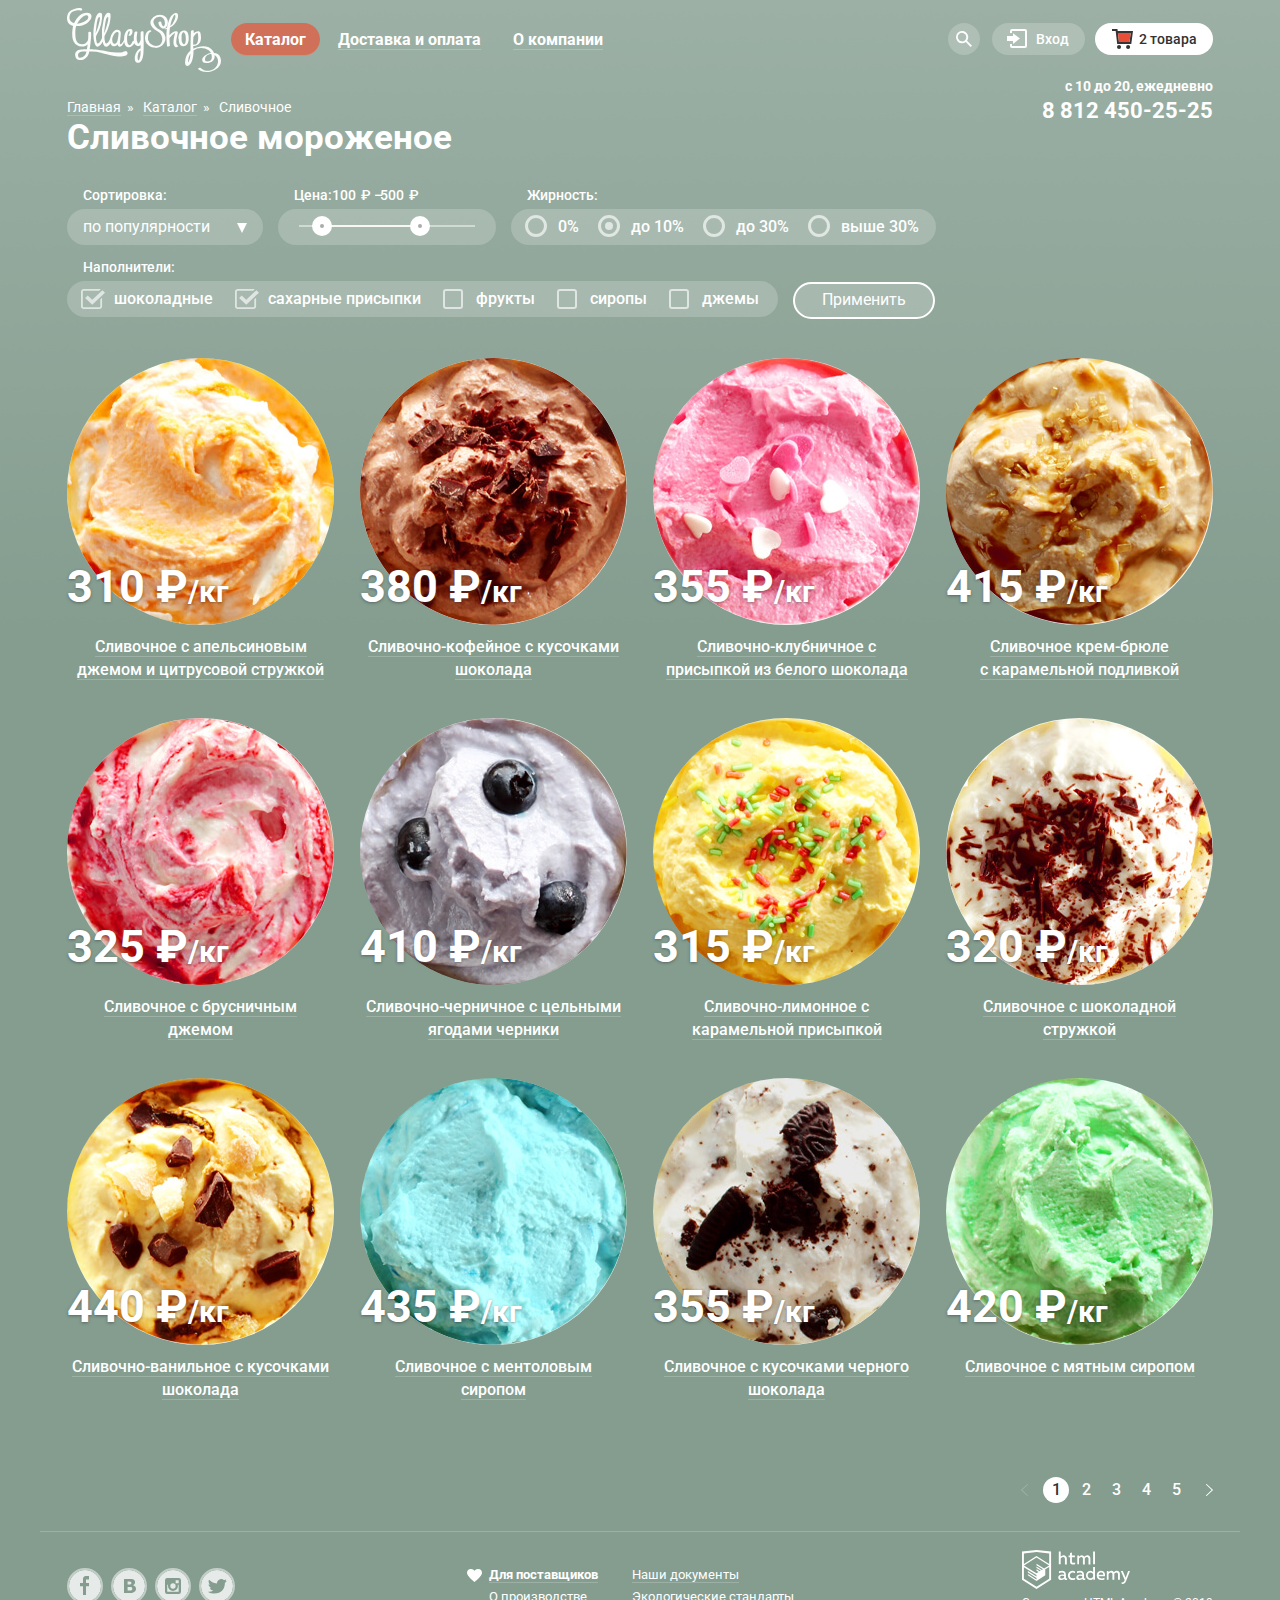
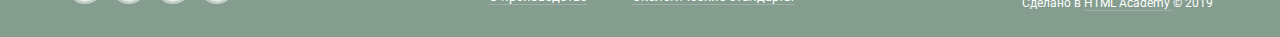
==== catalog.html @ d6affbb7 "catalog" ====
<!DOCTYPE html>
<html class="page" lang="ru">
  <head>
    <meta charset="utf-8">
    <title>HTML Academy:Каталог Глейси</title>
    <link href="https://fonts.googleapis.com/css2?family=Roboto:wght@400;500;700&display=swap" rel="stylesheet">
    <link rel="stylesheet" href="css/normalize.css">
    <link rel="stylesheet" href="css/style.css">
  </head>
  <body class="page-body">
    <div class="site-wrapper site-wrapper-catalog">
      <header class="main-header">
        <div class="header-container">
          <nav class="main-nav">
            <a class="logo" href="index.html">
              <img src="img/logo.svg" width="154" height="64" alt="Лого Глайси Шоп">
            </a>
            <ul class="nav-list">
              <li class="nav-item nav-catalog">
                <a class="nav-button nav-catalog-link catalog-link-current" href="#">Каталог</a>
                <ul class="submenu-list">
                  <li class="submenu-item">
                    <a class="submenu-link" href="#"><b>Новинки</b></a>
                  </li>
                  <li class="submenu-item">
                    <a class="submenu-link submenu-link-current" href="#">Сливочное</a>
                  </li>
                  <li class="submenu-item">
                    <a class="submenu-link" href="#">Щербеты</a>
                  </li>
                  <li class="submenu-item">
                    <a class="submenu-link" href="#">Фруктовый лед</a>
                  </li>
                  <li class="submenu-item">
                    <a class="submenu-link" href="#">Мелорин</a>
                  </li>
                </ul>
              </li>
              <li class="nav-item">
                <a class="nav-button" href="#">Доставка и оплата</a>
              </li>
              <li class="nav-item">
                <a class="nav-button" href="#">О компании</a>
              </li>
            </ul>
            <ul class="tool-list">
              <li class="tool-item search-tool">
                <a class="tool-button button-search" href="#"><svg class="icon icon-search" width="16" height="16" fill="none" xmlns="http://www.w3.org/2000/svg"><path d="M16 14.665l-4.921-4.932a6.144 6.144 0 00-.994-8.273 6.113 6.113 0 00-8.307.352 6.141 6.141 0 00-.293 8.328 6.11 6.11 0 008.262.937L14.659 16 16 14.665zm-9.918-4.288a4.245 4.245 0 01-3.928-2.63 4.269 4.269 0 01.922-4.643 4.248 4.248 0 014.632-.923 4.253 4.253 0 012.624 3.936 4.274 4.274 0 01-1.247 3.01 4.256 4.256 0 01-3.003 1.25z" fill="#fff"/></svg></a>
                <div class="search-tooltip">
                  <form action="https://echo.htmlacademy.ru/">
                    <input class="input input-search" type="search" name="search" placeholder="Крем-брюле">
                  </form>
                </div>
              </li>
              <li class="tool-item login-tool">
                <a class="tool-button button-login" href="#"><svg class="icon icon-login" width="20" height="19" fill="none" xmlns="http://www.w3.org/2000/svg"><path d="M6.04 14.88l6.92-5.38-6.92-5.37v2.91H0v4.92h6.04v2.92z" fill="#fff"/><path d="M18 0H5a2 2 0 00-2 2v2h2V2h13v15H5v-2H3v2a2 2 0 002 2h13a2 2 0 002-2V2a2 2 0 00-2-2z" fill="#fff"/></svg>Вход</a>
                <div class="login-tooltip">
                  <form action="https://echo.htmlacademy.ru/">
                    <div class="login-block user-mail">
                      <input class="input input-login" type="email" name="email" placeholder="email@example.com">
                    </div>
                    <div class="login-block password">
                      <input class="input input-login" type="password" name="password" placeholder="......">
                    </div>
                    <div class="login-button-wrapper">
                      <button type="submit" class="button login-button">Войти</button>
                      <ul class="support-list">
                        <li class="support-item">
                          <a class="support-link" href="#">Забыли пароль?</a>
                        </li>
                        <li class="support-item">
                          <a class="support-link" href="#">Новая регистрация</a>
                        </li>
                      </ul>
                    </div>
                  </form>
                </div>
              </li>
              <li class="tool-item cart-tool">
                <a class="tool-button button-cart cart-with-item" href="#"><svg class="icon icon-cart" width="21" height="20" fill="none" xmlns="http://www.w3.org/2000/svg"><path d="M7.034 20a2.008 2.008 0 002.015-2c0-1.105-.902-2-2.015-2a2.008 2.008 0 00-2.016 2c0 1.105.903 2 2.016 2zM16.103 20a2.008 2.008 0 002.015-2c0-1.105-.902-2-2.015-2a2.008 2.008 0 00-2.016 2c0 1.105.903 2 2.016 2zM5.703 2l-.241-2H0v2h3.668l1.511 13h14.108L21 2H5.703zm11.8 11H6.973L5.965 4h12.727l-1.189 9z" fill="#343434"/><path d="M5.935 4.03L6.973 13h10.53l1.19-8.97H5.934z" fill="#E84D37"/></svg>2 товара</a>
                <div class="cart-tooltip">
                  <div class="cart-product-wrapper">
                    <div class="button-container">
                      <button class="button-delete-product" type="button"></button>
                    </div>
                    <a href="#">
                      <img src="img/cart-product-1.jpg" width="33" height="33" alt="Товар в карзине-Пломбир с апельсиновым джемом">
                    </a>
                    <p class="cart-product-title">Пломбир с апельсиновым джемом</p>
                    <p class="cart-product-proportion">1,5 кг х <span>200 руб.</span></p>
                    <p class="cart-product-price">300 руб.</p>
                  </div>
                  <div class="cart-product-wrapper">
                    <div class="button-container">
                      <button class="button-delete-product" type="button"></button>
                    </div>
                    <a href="#">
                      <img src="img/cart-product-2.jpg" width="33" height="33" alt="Товар в карзине-Клубничный пломбир с присыпкой из белого шоколада">
                    </a>
                    <p class="cart-product-title">Клубничный пломбир с присыпкой из белого шоколада</p>
                    <p class="cart-product-proportion">1,5 кг х <span>300 руб.</span></p>
                    <p class="cart-product-price">450 руб.</p>
                  </div>
                  <p class="total-price">Итого: 750 руб.</p>
                  <a class="button order-button" href="#">Оформить заказ</a>
                </div>
              </li>
            </ul>
          </nav>
          <div class="info">
            <p>с 10 до 20, ежедневно</p>
            <a class="info-phone-number" href="tel:+78124502525">8 812 450-25-25</a>
          </div>
        </div>
      </header>
      <main>
        <div class="container">
          <ul class="breadcrumbs">
            <li>
              <a class="white-link" href="index.html">Главная</a>
            </li>
            <li>
              <a class="white-link" href="catalog.html">Каталог</a>
            </li>
            <li class="breadcrumbs-current">
              Сливочное
            </li>
          </ul>
          <h1 class="catalog-title">Сливочное мороженое</h1>
          <section class="filter">
            <h2 class="visually-hidden">Фильтр каталога</h2>
            <form class="filter-form" method="get" action="https://echo.htmlacademy.ru">
              <fieldset>
                <legend>Сортировка:</legend>
                <div class="sort-select-container">
                  <select class="sort-select" name="sort">
                    <option value="popular" selected>по популярности</option>
                    <option value="cheap ">сначала недорогие</option>
                    <option value="expensive">сначала дорогие</option>
                    <option value="fat">по жирности</option>
                  </select>
                </div>
              </fieldset>
              <fieldset>
                <legend class="price-legend">
                  Цена:
                  <label class="min-price">
                    <input class="input-min-price" type="text" name="min-price" value="100">
                    ₽
                  </label>
                  –
                  <label class="max-price">
                  <input class="input-max-price" type="text" name="max-price" value="500">
                    ₽
                  </label>
                </legend>
                <div class="range-filter">
                  <div class="range-controls">
                    <div class="scale">
                      <div class="bar"></div>
                    </div>
                    <div class="toggle toggle-min"></div>
                    <div class="toggle toggle-max"></div>
                  </div>
                </div>
              </fieldset>
              <fieldset>
                <legend>Жирность:</legend>
                <ul class="fatness-list">
                  <li class="filter-item filter-radio">
                    <input class="visually-hidden filter-input-radio filter-input" type="radio" name="fatness" value="0%" id="fatness-0%">
                    <label for="fatness-0%">0%</label>
                  </li>
                  <li class="filter-item filter-radio">
                    <input class="visually-hidden filter-input-radio filter-input" type="radio" name="fatness" value="10%" id="fatness-10%" checked>
                    <label for="fatness-10%">до 10%</label>
                  </li>
                  <li class="filter-item filter-radio">
                    <input class="visually-hidden filter-input-radio filter-input" type="radio" name="fatness" value="30%" id="fatness-30%">
                    <label for="fatness-30%">до 30%</label>
                  </li>
                  <li class="filter-item filter-radio">
                    <input class="visually-hidden filter-input-radio filter-input" type="radio" name="fatness" value="30%-plus" id="fatness-30%-plus">
                    <label for="fatness-30%-plus">выше 30%</label>
                  </li>
                </ul>
              </fieldset>
              <fieldset>
                <legend>Наполнители:</legend>
                <ul class="fillers-list">
                  <li class="filter-item filter-checkbox">
                    <input class="visually-hidden filter-input-checkbox filter-input" type="checkbox" name="choco" id="choco" checked>
                    <label for="choco">шоколадные</label>
                  </li>
                  <li class="filter-item filter-checkbox">
                    <input class="visually-hidden filter-input-checkbox filter-input" type="checkbox" name="sugar" id="sugar" checked>
                    <label for="sugar">сахарные присыпки</label>
                  </li>
                  <li class="filter-item filter-checkbox">
                    <input class="visually-hidden filter-input-checkbox filter-input" type="checkbox" name="fruits" id="fruits">
                    <label for="fruits">фрукты</label>
                  </li>
                  <li class="filter-item filter-checkbox">
                    <input class="visually-hidden filter-input-checkbox filter-input" type="checkbox" name="syrup" id="syrup">
                    <label for="syrup">сиропы</label>
                  </li>
                  <li class="filter-item filter-checkbox">
                    <input class="visually-hidden filter-input-checkbox filter-input" type="checkbox" name="jam" id="jam">
                    <label for="jam">джемы</label>
                  </li>
                </ul>
              </fieldset>
              <button class="filter-button" type="submit">Применить</button>
            </form>
          </section>
          <section class="products">
            <h2 class="visually-hidden">Каталог</h2>
            <ul class="products-list">
              <li class="product-item">
                <img src="img/orange.jpg" width="267" height="267" alt="Сливочное с апельсиновым джемом и цитрусовой стружкой">
                <p class="item-price">310 ₽<span class="item-price-small">/кг</span></p>
                <h3>
                  <a class="white-link product-link" href="#">Сливочное с апельсиновым джемом и цитрусовой стружкой</a>
                </h3>
                <a class="button item-button" href="#">Быстрый просмотр</a>
              </li>
              <li class="product-item">
                <img src="img/choco.jpg" width="267" height="267" alt="Сливочно-кофейное с кусочками шоколада">
                <p class="item-price">380 ₽<span class="item-price-small">/кг</span></p>
                <h3>
                  <a class="white-link product-link" href="#">Сливочно-кофейное с кусочками шоколада</a>
                </h3>
                <a class="button item-button" href="#">Быстрый просмотр</a>
              </li>
              <li class="product-item">
                <img src="img/white-choco.jpg" width="267" height="267" alt="Сливочно-клубничное с присыпкой из белого шоколада">
                <p class="item-price">355 ₽<span class="item-price-small">/кг</span></p>
                <h3>
                  <a class="white-link product-link" href="#">Сливочно-клубничное с присыпкой из белого шоколада</a>
                </h3>
                <a class="button item-button" href="#">Быстрый просмотр</a>
              </li>
              <li class="product-item">
                <img src="img/cream.jpg" width="267" height="267" alt="Сливочное крем-брюле  с карамельной подливкой">
                <p class="item-price">415 ₽<span class="item-price-small">/кг</span></p>
                <h3>
                  <a class="white-link product-link" href="#">Сливочное крем-брюле с&nbsp;карамельной подливкой</a>
                </h3>
                <a class="button item-button" href="#">Быстрый просмотр</a>
              </li>
              <li class="product-item">
                <img src="img/lingonberry.jpg" width="267" height="267" alt="Сливочное с брусничным джемом">
                <p class="item-price">325 ₽<span class="item-price-small">/кг</span></p>
                <h3>
                  <a class="white-link product-link" href="#">Сливочное с брусничным джемом</a>
                </h3>
                <a class="button item-button" href="#">Быстрый просмотр</a>
              </li>
              <li class="product-item">
                <img src="img/blueberry.jpg" width="267" height="267" alt="Сливочно-черничное с цельными ягодами черники">
                <p class="item-price">410 ₽<span class="item-price-small">/кг</span></p>
                <h3>
                  <a class="white-link product-link" href="#">Сливочно-черничное с цельными ягодами черники </a>
                </h3>
                <a class="button item-button" href="#">Быстрый просмотр</a>
              </li>
              <li class="product-item">
                <img src="img/limon-caramel.jpg" width="267" height="267" alt="Сливочно-лимонное с карамельной присыпкой">
                <p class="item-price">315 ₽<span class="item-price-small">/кг</span></p>
                <h3>
                  <a class="white-link product-link" href="#">Сливочно-лимонное с карамельной присыпкой </a>
                </h3>
                <a class="button item-button" href="#">Быстрый просмотр</a>
              </li>
              <li class="product-item">
                <img src="img/choco-shavings.jpg" width="267" height="267" alt="Сливочное с шоколадной стружкой">
                <p class="item-price">320 ₽<span class="item-price-small">/кг</span></p>
                <h3>
                  <a class="white-link product-link" href="#">Сливочное с шоколадной стружкой </a>
                </h3>
                <a class="button item-button" href="#">Быстрый просмотр</a>
              </li>
              <li class="product-item">
                <img src="img/vanilla.jpg" width="267" height="267" alt="Сливочно-ванильное с кусочками шоколада">
                <p class="item-price">440 ₽<span class="item-price-small">/кг</span></p>
                <h3>
                  <a class="white-link product-link" href="#">Сливочно-ванильное с&nbsp;кусочками шоколада </a>
                </h3>
                <a class="button item-button" href="#">Быстрый просмотр</a>
              </li>
              <li class="product-item">
                <img src="img/mentol.jpg" width="267" height="267" alt="Сливочноe с ментоловым сиропом">
                <p class="item-price">435 ₽<span class="item-price-small">/кг</span></p>
                <h3>
                  <a class="white-link product-link" href="#">Сливочноe с ментоловым сиропом </a>
                </h3>
                <a class="button item-button" href="#">Быстрый просмотр</a>
              </li>
              <li class="product-item">
                <img src="img/black-choco.jpg" width="267" height="267" alt="Сливочное с кусочками черного шоколада">
                <p class="item-price">355 ₽<span class="item-price-small">/кг</span></p>
                <h3>
                  <a class="white-link product-link" href="#">Сливочное с кусочками черного шоколада </a>
                </h3>
                <a class="button item-button" href="#">Быстрый просмотр</a>
              </li>
              <li class="product-item">
                <img src="img/mint.jpg" width="267" height="267" alt="Сливочное с мятным сиропом">
                <p class="item-price">420 ₽<span class="item-price-small">/кг</span></p>
                <h3>
                  <a class="white-link product-link" href="#">Сливочное с мятным сиропом </a>
                </h3>
                <a class="button item-button" href="#">Быстрый просмотр</a>
              </li>
            </ul>
            <ul class="pagination-list">
              <li class="arrow arrow-left disable">
                <a class="arrow-left-link">
                </a>
              </li>
              <li class="pagination-item">
                <a class="pagination-link pagination-link-active">1</a>
              </li>
              <li class="pagination-item">
                <a class="pagination-link" href="#">2</a>
              </li>
              <li class="pagination-item">
                <a class="pagination-link" href="#">3</a>
              </li>
              <li class="pagination-item">
                <a class="pagination-link" href="#">4</a>
              </li>
              <li class="pagination-item">
                <a class="pagination-link" href="#">5</a>
              </li>
              <li class="arrow arrow-right">
                <a class="arrow-right-link" href="#">
                </a>
              </li>
            </ul>
          </section>
        </div>
      </main>
      <footer class="main-footer">
        <div class="footer-container catalog-footer">
          <section class="footer-social">
            <ul class="social-list">
              <li class="social-item">
                <a href="#"><svg class="icon-social" width="32" height="32" fill="none" xmlns="http://www.w3.org/2000/svg"><path d="M16 0a16 16 0 100 32 16 16 0 000-32zm4.06 9.45H17v3.45h3v3.44h-3V25h-3v-8.66h-3V12.9h3V9.45A3.25 3.25 0 0117 6h3v3.45h.06z" fill="#fff"/></svg></a>
              </li>
              <li class="social-item">
                <a href="#"><svg class="icon-social" width="32" height="32" fill="none" xmlns="http://www.w3.org/2000/svg"><path d="M16.64 14.49c.325 0 .648-.06.95-.18a1.2 1.2 0 00.64-.56 2 2 0 00.15-.8 1.55 1.55 0 00-.18-.7 1.05 1.05 0 00-.61-.51 3 3 0 00-1-.17h-2v3h.57c.59-.05 1.08-.06 1.48-.08zM18.12 17.08A4.851 4.851 0 0017 17h-2.39v3.5h2.45a3.23 3.23 0 001.21-.25c.321-.11.593-.33.77-.62a1.9 1.9 0 00.22-.9 1.76 1.76 0 00-.26-1 1.6 1.6 0 00-.88-.65z" fill="#fff"/><path d="M16 0a16 16 0 100 32 16 16 0 000-32zm6.6 20.53a3.7 3.7 0 01-1.12 1.33 5.17 5.17 0 01-1.83.88 9.76 9.76 0 01-2.51.27H11V9h5.45a20.61 20.61 0 012.48.11 5.25 5.25 0 011.56.5 2.75 2.75 0 011.19 1.09c.265.473.4 1.008.39 1.55a3.08 3.08 0 01-.54 1.8 3.46 3.46 0 01-1.53 1.2v.07a4 4 0 012.18 1.13 3.2 3.2 0 01.8 2.26 3.841 3.841 0 01-.38 1.82z" fill="#fff"/></svg></a>
              </li>
              <li class="social-item">
                <a href="#"><svg class="icon-social" width="32" height="32" fill="none" xmlns="http://www.w3.org/2000/svg"><g fill="#fff"><path d="M20.92 16A4.96 4.96 0 1111 16c.001-.384.048-.767.14-1.14h-.9v6.84h11.4v-6.84h-.9c.1.373.161.755.18 1.14z"/><path d="M16 18.66A2.66 2.66 0 1013.32 16 2.67 2.67 0 0016 18.66zM21.68 10.3h-3.04v3.04h3.04V10.3z"/><path d="M16 0a16 16 0 100 32 16 16 0 000-32zm8 21.7a2.28 2.28 0 01-2.32 2.3h-11.4A2.29 2.29 0 018 21.7V10.3A2.29 2.29 0 0110.28 8h11.39A2.29 2.29 0 0124 10.3v11.4z"/></g></svg></a>
              </li>
              <li class="social-item">
                <a href="#"><svg class="icon-social" width="32" height="32" fill="none" xmlns="http://www.w3.org/2000/svg"><path d="M16 0a16 16 0 100 32 16 16 0 000-32zm7.94 12.81c-.25 6.52-3.46 10.83-11 10.7h-.48c-.45 0-4.55-.44-5.35-1.82a7.32 7.32 0 005.12-1.14c-1.05-.29-2.92-.46-3.25-2.85a2.31 2.31 0 001.3.12C9 17 7.53 16.3 7.61 14.17c.418.32.935.482 1.46.46-.77-.23-2.15-3.24-1-4.78 2 1.79 4.07 3.48 7.8 3.64.23-2.21 1.24-3.7 3.17-4.32A3.61 3.61 0 0123 10.31c.74-.23 1.45-.47 2.19-.69a2.21 2.21 0 01-.93 1.71 1.77 1.77 0 001.42-.47 2.9 2.9 0 01-1.74 1.95z" fill="#fff"/></svg></a>
              </li>
            </ul>
          </section>
          <section class="footer-menu">
            <ul class="menu-list">
              <li class="menu-item">
                <a class="menu-link white-link providers-link" href="#"><b>Для поставщиков</b></a>
              </li>
              <li class="menu-item">
                <a class="menu-link white-link" href="#">Наши документы</a>
              </li>
              <li class="menu-item">
                <a class="menu-link white-link" href="#">О производстве</a>
              </li>
              <li class="menu-item">
                <a class="menu-link white-link" href="#">Экологические стандарты</a>
              </li>
            </ul>
          </section>
          <div class="footer-copyright">
            <a href="https://htmlacademy.ru/intensive/htmlcss">
              <img src="img/html-academy.svg" width="108" height="39" alt="Логотип HTML Academy">
            </a>
            <p>Сделано в <a class="white-link" href="https://htmlacademy.ru/intensive/htmlcss"> HTML Academy </a>© 2019</p>
          </div>
        </div>
      </footer>
    </div>
  </body>
</html>
---- css/style.css ----
:root {
  --basic-white: #FFFFFF;
  --basic-black: #323232;
  --basic-dark-black: #353535;
  --dull-white: rgba(255, 255, 255, 0.2);
  --basic-gray: #999999;
  --basic-dark-gray: #849D8F;
  --nav-hover: #FBDED7;
  --nav-push: #F6B5A5;
  --nav-on-page: #D07058;
  --catalog-push: #EDEDED;
  --mailing-white: #F8F7F4;
  --mailing-gary: #5A5A5A;
  --basic-button: linear-gradient(180deg, #F26843 0%, #E74A35 100%);
  --hover-button: linear-gradient(0deg, rgba(255, 255, 255, 0.2), rgba(255, 255, 255, 0.2)), linear-gradient(180deg, #F26843 0%, #E74A35 100%);
  --push-button: linear-gradient(0deg, rgba(0, 0, 0, 0.07), rgba(0, 0, 0, 0.07)), linear-gradient(180deg, #F26843 0%, #E74A35 100%);
  --push-button-shadow: inset 0px 2px 2px #942718;
  --hover-slider: rgba(255, 255, 255, 0.4);
  --basic-shadow: inset 0px 2px 1px #696969;
  --shadow-slide-button: 0px 2px 2px rgba(172, 16, 0, 0.64);
  --shadow-hover-slide-button: 0px 2px 2px #AC1000;
  --basic-berry: #ef3038;
  --basic-choco: #d2691e;
  --shadow-banner-button: 0px 2px 2px rgba(85, 8, 0, 0.54);
  --shadow-hover-banner-button:  0px 1px 2px #AC1000;
  --shadow-item-price: 0px 1px 3px rgba(49, 50, 53, 0.5);
  --shadow-product-item: 0px 20px 20px rgba(0, 0, 0, 0.2);
  --advantage: #f5f5dc;
  --white-link-hover: #FFBC9E;
  --white-link-hover-border: rgba(255, 188, 158, 0.3);
  --border-icon: rgba(255, 255, 255, 0.5);
  --border-icon-active: rgba(255, 255, 255, 0.7);
  --border-mailing: rgba(178, 178, 178, 0.52);
  --background-blue: #8996A6;
  --background-brown: #9D8B84;
  --submenu-shadow: 0px 20px 20px rgba(0, 0, 0, 0.4);
  --submenu-border: rgba(50, 50, 50, 0.2);
  --input-border: #D3D3D2;
  --input-border-focus: rgba(46, 136, 228, 0.52);
  --price-gray: #ABABAB;
  --cart-border: #CACAC7;
  --range-scale: rgba(248, 247, 244, 0.5);
  --input-radio: rgba(255, 255, 255, 0.8);
  --feedback-background: rgba(0, 0, 0, .3);
}

body {
  min-width: 1200px;
  margin: 0;
  padding: 0;
  font-family: "Roboto", Arial, sans-serif;
  font-style: normal;
  font-weight: normal;
  font-size: 16px;
  line-height: 22px;
  color: var(--basic-white);
}

.site-wrapper {
  min-width: 1200px;
  background-repeat: no-repeat;
  background-position: top center;
}

.site-wrapper-1 {
  background-color: var(--basic-dark-gray);
  background-image: url("../img/bg-1.png");
}

.site-wrapper-2 {
  background-color: var(--background-blue);
  background-image: url("../img/bg-2.png");
}

.site-wrapper-3 {
  background-color: var(--background-brown);
  background-image: url("../img/bg-3.png");
}

.site-wrapper-catalog {
  background-image: url("../img/catalog-blur.png");
  background-color: var(--basic-dark-gray);
  background-size: 100% 656px;
}

.page {
  height: 100%;
}

.page-body {
  min-height: 100%;
  display: grid;
  grid-template-rows: min-content 1fr min-content;
}

.header-container {
  width: 1146px;
  margin: 0 auto;
  padding: 0 27px;
}

.container {
  width: 1146px;
  margin: 0 auto;
  padding: 0 27px;
}

a {
  text-decoration: none;
}

img {
  max-width: 100%;
  height: auto;
}

.white-link {
  color: var(--basic-white);
  border-bottom: 1px solid var(--dull-white);
}

.white-link:hover,
.white-link:active,
.support-link:hover,
.support-link:active {
  color: var(--white-link-hover);
  border-bottom: 1px solid var(--white-link-hover-border);
}

.main-nav {
  display: flex;
}

.logo {
  padding-top: 8px;
}

.nav-item {
  list-style: none;
  line-height: 18px;
  font-weight: bold;
  margin-right: 32px;
  position: relative;
}

.nav-list {
  display: flex;
  flex-wrap: wrap;
  margin: 0 0 0 24px;
  padding: 23px 0 0;
}

.catalog-link-current {
  background-color: var(--nav-on-page);
  padding: 6px 14px;
  margin-right: -14px;
  margin-left: -14px;
  border-radius: 26px;
  border-color: transparent;
}

.submenu-list {
  list-style: none;
  position: absolute;
  top: 36px;
  left: -19px;
  opacity: 0;
  pointer-events: none;
  background-color: var(--basic-white);
  box-shadow: var(--submenu-shadow);
  border-radius: 4px;
  min-width: 143px;
  z-index: 10;
  padding: 1px 0;
}

.nav-catalog:hover .submenu-list,
.nav-catalog-link:focus + .submenu-list,
.submenu-list:hover,
.search-tool:hover .search-tooltip,
.button-search:focus + .search-tooltip,
.search-tooltip:hover,
.login-tool:hover .login-tooltip,
.button-login:focus + .login-tooltip,
.login-tooltip:hover,
.cart-tool:hover .cart-tooltip,
.cart-with-item:focus .cart-tooltip,
.cart-tooltip:hover {
  opacity: 1;
  pointer-events: auto;
}


.submenu-list:focus-within {
  opacity: 1;
  pointer-events: auto;
}

.submenu-link {
  display: block;
  font-weight: normal;
  font-size: 14px;
  line-height: 16px;
  color: var(--basic-black);
  padding: 9px 20px;
}

.submenu-link:not(.submenu-link-current):hover {
  background-color: var(--nav-hover);
}

.submenu-item .submenu-link:active {
  background-color: var(--nav-push);
}

.submenu-link-current {
  background-color: var(--nav-on-page);
}

.submenu-new-link {
  padding: 13px 20px 15px 21px;
}

.submenu-list li:first-child {
  position: relative;
}

.submenu-list li:first-child::before {
  content: "";
  position: absolute;
  right: 8px;
  bottom: 0;
  left: 8px;
  height: 1px;
  background-color: var(--submenu-border);
}

.nav-button {
  display: inline-block;
  padding-top: 8px;
  color: var(--basic-white);
  border-bottom: 1px solid var(--dull-white);
}

.nav-button:not(.catalog-link-current):hover {
  padding: 6px 14px;
  margin-right: -14px;
  margin-left: -14px;
  background: var(--basic-white);
  border-radius: 26px;
  color: var(--basic-black);
  border-color: transparent;
}

.nav-button:active {
  background: var(--catalog-push);
  box-shadow: var(--basic-shadow);
  border-color: transparent;
}

.tool-list {
  display: flex;
  justify-content: flex-end;
  margin: 0 0 0 auto;
  padding: 23px 0 0;
}

.tool-item {
  position: relative;
  list-style: none;
  font-weight: 500;
  font-size: 14px;
  line-height: 16px;
}

.tool-button {
  display: flex;
  justify-content: center;
  align-items: center;
  margin: 0 0 10px 12px;
}

.button-search {
  width: 32px;
  height: 32px;
  background: var(--dull-white);
  border-radius: 50%;
}

.button-login {
  color: var(--basic-white);
  padding: 8px 16px 8px 44px;
  background: var(--dull-white);
  border-radius: 20px;
}

.button-cart {
  color: var(--basic-white);
  padding: 8px 16px 8px 44px;
  background: var(--dull-white);
  border-radius: 20px;
}

.cart-with-item {
  color: var(--basic-black);
  background-color: var(--basic-white);
  margin-left: 10px;
}

.cart-tooltip {
  display: flex;
  flex-direction: column;
  position: absolute;
  padding: 20px;
  background-color: var(--mailing-white);
  box-shadow: var(--submenu-shadow);
  border-radius: 4px;
  width: 539px;
  right: 0;
  top: 36px;
  box-sizing: border-box;
  font-weight: normal;
  font-size: 13px;
  line-height: 16px;
  color: var(--basic-black);
  z-index: 100;
  opacity: 0;
  pointer-events: none;
}

.cart-product-wrapper {
  display: flex;
  margin-bottom: 17px;
}

.button-container {
  position: relative;
}

.button-delete-product {
  background-color: transparent;
  cursor: pointer;
  border: none;
}

.button-delete-product::before {
  content: "";
  position: absolute;
  height: 11px;
  width: 11px;
  left: 0;
  top: 12px;
  background-image: url("../img/delete-button.svg");
  background-repeat: no-repeat;
  background-size: 11px 11px;
  background-position: 0 0;
}

.cart-tooltip img {
  width: 33px;
  height: 33px;
  border-radius: 50%;
  margin-left: 9px;
}

.cart-product-title {
  padding: 9px 2px;
  margin: 0 0 0 11px;
  width: 216px;
}

.cart-product-proportion {
  padding: 9px 2px;
  margin: 0 0 0 29px;
}

.cart-product-proportion span {
  color: var(--price-gray);
}

.cart-product-price {
  padding: 9px 2px;
  margin: 0 0 0 24px;
}

.cart-product-wrapper:last-of-type {
  border-bottom: 1px solid var(--cart-border);
  margin-bottom: 14px;
  padding-bottom: 5px;
}

.total-price {
  font-weight: bold;
  font-size: 15px;
  line-height: 16px;
  align-self: flex-end;
  margin: 0 0 17px;
  padding: 0;
}

.order-button {
  padding: 13px 15px;
  border-radius: 26px;
  background: var(--basic-button);
  box-shadow: var(--shadow-slide-button);
  font-weight: bold;
  font-size: 18px;
  line-height: 16px;
  align-self: flex-end;
}

.icon-login, .icon-cart {
  position: absolute;
  left: 27px;
  top: 6px;
}


.tool-button:not(.cart-with-item):hover,
.tool-button:not(.cart-with-item):focus {
  background: var(--basic-white);
  color: var(--basic-black);
}

.tool-button:not(.cart-with-item):hover path,
.tool-button:not(.cart-with-item):focus path {
  fill: var(--basic-black);
}

.search-tooltip {
  position: absolute;
  padding: 20px 15px;
  background-color: var(--mailing-white);
  box-shadow: var(--submenu-shadow);
  border-radius: 4px;
  width: 341px;
  right: 0;
  top: 36px;
  box-sizing: border-box;
  opacity: 0;
  pointer-events: none;
}

.input {
  width: 100%;
  font-family: inherit;
  border-radius: 4px;
  border: 1px solid var(--input-border);
  background-color: var(--basic-white);
  color: var(--basic-gray);
  box-sizing: border-box;
  font-size: 14px;
  line-height: 16px;
  font-weight: 700;
}

.input::placeholder {
  font-weight: 400;
}

.input:focus {
  outline: none;
}

.input-search {
  padding: 13px 15px;
}

.input-search:hover {
  padding: 12px 14px;
  border: 2px solid var(--border-mailing);
}

.input-search:focus {
  padding: 12px 14px;
  border: 2px solid var(--input-border-focus);
  color: var(--basic-black);
}

.login-tooltip {
  position: absolute;
  padding: 20px;
  background-color: var(--mailing-white);
  box-shadow: var(--submenu-shadow);
  box-sizing: border-box;
  border-radius: 4px;
  right: 0;
  top: 36px;
  width: 277px;
  z-index: 10;
  opacity: 0;
  pointer-events: none;
}

.input-login {
  padding: 10px;
}

.input-login:hover {
  padding: 9px;
  border: 2px solid var(--border-mailing);
}

.input-login:focus {
  padding: 9px;
  border: 2px solid var(--input-border-focus);
  font-weight: 700;
  color: var(--basic-black);
}

.login-block {
  margin: 0 0 20px;
}

.login-button-wrapper {
  display: flex;
  justify-content: space-between;
  flex-wrap: wrap;
}

.login-button {
  width: 103px;
  height: 44px;
  padding: 10px 25px;
  background: var(--push-button);
  box-shadow: var(--shadow-slide-button);
  border-radius: 26px;
  border: none;
  font-weight: bold;
  font-size: 18px;
  line-height: 16px;
}

.support-list {
  padding: 0;
  margin: 5px 0 0;
}

.support-item {
  list-style: none;
  margin-bottom: 9px;
}

.support-link {
  font-weight: normal;
  font-size: 13px;
  line-height: 15px;
  color: var(--basic-black);
  border-bottom: 1px solid var(--basic-black);
}

.info {
  display: block;
  text-align: right;
}

.info p {
  font-weight: bold;
  font-size: 14px;
  line-height: 16px;
  margin: 0 0 5px 4px;
}

.info-phone-number {
  font-weight: bold;
  font-size: 22px;
  line-height: 24px;
  color: var(--basic-white);
}

.visually-hidden {
  position: absolute;
  width: 1px;
  height: 1px;
  margin: -1px;
  border: 0;
  padding: 0;
  white-space: nowrap;
  clip-path: inset(100%);
  clip: rect(0 0 0 0);
  overflow: hidden;
}

.slider {
  position: relative;
  padding-top: 275px;
  margin-bottom: 40px;
  text-align: center;
}

.slide-title {
  width: 672px;
  margin: 0 auto 27px;
  font-weight: bold;
  font-size: 60px;
  line-height: 60px;
  text-align: center;
}

.slider-item {
  display: none;
}

.slider-item.active {
  display: block;
}

.button {
  font-family: inherit;
  color: var(--basic-white);
}

.button:hover {
  box-shadow: var(--shadow-hover-slide-button);
  background: var(--hover-button);
}

.button:active {
  box-shadow: var(--push-button-shadow);
  background: var(--push-button);
}

.slide-button {
  display: inline-block;
  width: 261px;
  text-align: center;
  vertical-align: top;
  margin-right: 14px;
  padding: 9px 0;
  font-weight: bold;
  font-size: 32px;
  line-height: 44px;
  background: var(--basic-button);
  border-radius: 70px;
  box-shadow: var(--shadow-slide-button);
  letter-spacing: 0.05em;
}


.slider-button {
  cursor: pointer;
  padding: 8.5px;
  border-radius: 50%;
  background: none;
  border: 2px solid var(--basic-white);
  margin-right: 8px;
}

.slider-button:hover {
  background: var(--hover-slider);
}

.active-button, .active-button:hover {
  background: var(--basic-white);
  cursor: default;
}

.slider-controls {
  position: absolute;
  bottom: 23px;
  display: flex;
  flex-wrap: wrap;
  width: 145px;
}

.banners {
  display: grid;
  grid-template-columns: 1fr 1fr;
  column-gap: 26px;
  margin-bottom: 35px;
}

.banner {
  display: flex;
  flex-direction: column;
  width: 560px;
  box-sizing: border-box;
  padding: 15px 21px 20px 16px;
  min-height: 229px;
  border-radius: 16px;
  align-items: flex-start;
  background-position: center;
  background-size: auto;
  background-repeat: no-repeat;
  font-weight: bold;
}

.banner-berry {
  background-image: url("../img/raspberry.jpg");
  background-color: var(--basic-berry);
}

.banner-choco {
  background-image: url("../img/chocolate.jpg");
  background-color: var(--basic-choco);
}

.banner-title {
  margin: 0 0 16px;
  font-size: 35px;
  line-height: 41px;
}

.banner-text {
  margin: 0 0 42px;
  font-size: 18px;
  line-height: 22px;
  width: 514px;
}

.banner-button {
  padding: 12px 23px;
  background: var(--basic-button);
  border-radius: 70px;
  box-shadow: var(--shadow-banner-button);
  align-self: flex-end;
  font-weight: bold;
  font-size: 18px;
  line-height: 24px;
}

.products-list {
  display: grid;
  grid-template-columns: 1fr 1fr 1fr 1fr;
  margin: 0 -13px;
  padding: 0;
}

.product-item {
  position: relative;
  width: 293px;
  box-sizing: border-box;
  list-style: none;
  padding-bottom: 16px;
}

.product-item h3 {
  padding: 0 18px;
  margin: 26px 0 15px;
  text-align: center;
}

.product-item img {
  display: block;
  border-radius: 50%;
  padding: 6px 13px;
}

.product-hit::before {
  content: "";
  position: absolute;
  width: 61px;
  height: 61px;
  top: 6px;
  left: 13px;
  background-image: url("../img/hit.svg");
  background-repeat: no-repeat;
  background-position: 0 0;
  background-size: 61px 61px;
}

.product-link {
  font-weight: 500;
  font-size: 16px;
  line-height: 22px;
}

.item-price {
  display: block;
  font-weight: bold;
  font-size: 45px;
  line-height: 45px;
  text-shadow: var(--shadow-item-price);
  margin: -67px 0 22px 13px;
  padding: 0;
}

.item-price-small {
  font-weight: bold;
  font-size: 30px;
  line-height: 35px;
  text-shadow: var(--shadow-item-price);
}

.product-item:hover {
  z-index: 10;
  margin-bottom: -48px;
  border-radius: 4px;
  background: var(--dull-white);
  box-shadow: var(--shadow-product-item);
}

.product-item:hover .item-button {
  display: block;
}

.item-button {
  display: none;
  font-weight: bold;
  font-size: 18px;
  line-height: 24px;
  width: 200px;
  padding: 12px 16px;
  margin: 0 auto;
  border-radius: 50px;
  text-align: center;
  background: var(--basic-button);
  box-shadow: var(--shadow-hover-banner-button);
}

.advantage-item {
  display: flex;
  position: relative;
  width: 537px;
  list-style: none;
  font-weight: normal;
  font-size: 16px;
  line-height: 22px;
  color: var(--basic-black);
  box-sizing: border-box;
  padding-top: 9px;
  padding-left: 55px;
  margin-bottom: 13px;
}

.advantages {
  background-image: url("../img/advantage.png");
  background-position: center;
  background-color: var(--advantage);
  border-radius: 16px;
  padding: 24px 22px 16px 20px;
  margin: 6px 0 40px;
}

.advantage-list {
  display: flex;
  flex-wrap: wrap;
  justify-content: space-between;
  padding: 0;
  margin: 0;
}

.advantage-title {
  font-weight: 500;
  font-size: 24px;
  line-height: 30px;
  margin: 0;
  margin-bottom: 7px;
  color: var(--basic-black)
}

.advantage-text {
  margin: 0;
}

.advantage-item::before {
  content: "";
  position: absolute;
  width: 49px;
  height: 49px;
  top: 0;
  left: 0;
  background-repeat: no-repeat;
  background-position: 0 0;
  background-size: 49px 49px;
}

.ice-cream-item::before {
  background-image: url("../img/ice-cream.svg");
}

.cow-item::before {
  background-image: url("../img/cow.svg");
}

.leaf-item::before {
  background-image: url("../img/leaf.svg");
}

.temperature-item::before {
  background-image: url("../img/temperature.svg");
}

.post-mail-container {
  display: grid;
  grid-template-columns: 1fr 1fr;
  column-gap: 26px;
  margin-bottom: 40px;
}

.new-poster {
  background-image: url("../img/news.jpg");
  background-position: center;
  background-color: var(--basic-white);
  background-size: cover;
  border-radius: 16px;
  width: 560px;
  min-height: 220px;
  padding: 18px 20px;
  box-sizing:border-box;
}

.news-advert {
  font-weight: 500;
  font-size: 16px;
  line-height: 22px;
  color: var(--basic-black);
  margin: 0;
}

.news-link {
  font-weight: bold;
  font-size: 24px;
  line-height: 30px;
  color: var(--basic-black);
  border-bottom: 2px solid var(--basic-dark-black);
  margin: 0;
}

.new-poster h3 {
  width: 287px;
  margin: 2px 0 0;
}

.news-link:hover, .news-link:active {
  color: var(--white-link-hover);
  border-bottom: 2px solid var(--white-link-hover-border);
}

.mailing {
  background-image: url("../img/mailing.png");
  background-repeat: no-repeat;
  border-radius: 16px;
  background-size: cover;
}

.mailing-wrapper {
  background: var(--mailing-white);
  margin: 5px 6px;
  border-radius: 16px;
  min-height: 210px;
  padding: 25px 20px;
  box-sizing:border-box;
}

.mailing-text {
  font-weight: normal;
  font-size: 16px;
  line-height: 22px;
  color: var(--mailing-gary);
  margin: 0 0 41px;
}

.mailing-form {
  display: flex;
  justify-content: space-between;
  align-items: flex-end;
}

.mailing-input {
  width: 368px;
  font-weight: normal;
  font-size: 16px;
  line-height: 24px;
  padding: 9px 8px 9px 12px;
}

.mailing-input:hover {
  padding: 8px 7px 8px 11px;
  border: 2px solid var(--border-mailing);
}

.mailing-input:focus {
  font-family: inherit;
  padding: 8px 7px 8px 11px;
  border: 2px solid var(--input-border-focus);
  font-weight: 700;
  color: var(--basic-black);
}

.mailing-button {
  padding: 10px 19px;
  border-radius: 70px;
  border: none;
  background: var(--basic-button);
  margin-left: 10px;
  font-weight: bold;
  font-size: 18px;
  line-height: 24px;
}

.map {
  position: absolute;
  width: 100%;
  height: 430px;
  margin: 0;
  background-image: url("../img/map.jpg");
  background-repeat: no-repeat;
  background-size: cover;
  z-index: 1;
}

.map-wrapper {
  position: relative;
  width: 100%;
  height: 430px;
  margin: 0 auto;
}

.address-container {
  position: relative;
  width: 1200px;
  min-height: 430px;
  margin: 0 auto;
}

.address {
  position: absolute;
  font-weight: normal;
  font-size: 14px;
  line-height: 20px;
  color: var(--basic-black);
  background: var(--basic-white);
  top: 63px;
  right: 27px;
  width: 302px;
  min-height: 306px;
  border-radius: 16px;
  padding: 30px 25px;
  box-sizing: border-box;
  z-index: 2;
}

.address-title {
  width: 150px;
}

.address b {
  font-weight: bold;
  font-size: 18px;
  line-height: 24px;
  color: var(--basic-black);
}

.address-text {
  margin: 0;
}

.call {
  margin-top: 22px;
}

.btn-open-form {
  display: inline-block;
  font-weight: bold;
  font-size: 18px;
  line-height: 24px;
  padding: 11px 27px;
  border-radius: 70px;
  margin-top: 27px;
  background: var(--basic-button);
  box-shadow: var(--shadow-slide-button);
}

.feedback-background {
  display: none;
  position: fixed;
  top: 0;
  right: 0;
  left: 0;
  bottom: 0;
  background-color: var(--feedback-background);
  z-index: 10;
}

.feedback-background-show {
  display: block;
}

.modal-feedback {
  display: none;
  position: fixed;
  top: 50%;
  left: 50%;
  transform: translate(-50%, -50%);
  width: 477px;
  box-sizing: border-box;
  padding: 18px 25px;
  background: var(--mailing-white);
  border-radius: 6px;
  z-index: 50;
}

.modal-feedback-show {
  display: block;
}

.modal-feedback h2 {
  margin: 0 0 26px;
  font-weight: 500;
  font-size: 24px;
  line-height: 28px;
  color: var(--basic-black);
}

.feedback-form {
  display: flex;
  flex-direction: column;
}

.input-name-feedback,
.input-email-feedback {
  padding: 13px;
  width: 267px;
  box-sizing: border-box;
  margin-bottom: 20px;
  font-weight: normal;
  font-size: 16px;
  line-height: 20px;
}

.input-name-feedback:hover,
.input-email-feedback:hover {
  padding: 12px;
  border: 2px solid var(--border-mailing);
}

.input-name-feedback:focus,
.input-email-feedback:focus {
  padding: 12px;
  border: 2px solid var(--input-border-focus);
  font-weight: 700;
  color: var(--basic-black);
}

.comment {
  width: 428px;
  height: 154px;
  border: 1px solid var(--input-border);
  box-sizing: border-box;
  border-radius: 4px;
  resize: vertical;
  padding: 12px;
  margin-bottom: 25px;
  font-weight: 700;
  font-size: 16px;
  line-height: 20px;
}

.comment:hover {
  padding: 11px;
  border: 2px solid var(--border-mailing);
}

.comment:focus {
  padding: 11px;
  border: 2px solid var(--input-border-focus);
  color: var(--basic-black);
  outline: none;
}

.comment::placeholder {
  font-weight: 400;
}

.feedback-button {
  padding: 10px 25px;
  background: var(--basic-button);
  border-radius: 70px;
  box-shadow: var(--shadow-slide-button);
  border: none;
  font-weight: bold;
  font-size: 18px;
  line-height: 24px;
  align-self: flex-end;
}

.modal-close-button {
  position: absolute;
  width: 20px;
  height: 20px;
  top: 10px;
  right: 20px;
  background-color: transparent;
  border: none;
  cursor: pointer;
}

.modal-close-button::before,
.modal-close-button::after {
  content: "";
  position: absolute;
  width: 18px;
  height: 2px;
  background-color: var(--basic-black);
}

.modal-close-button::before {
  transform: rotate(45deg);
}

.modal-close-button::after {
  transform: rotate(-45deg);
}

.menu-item b {
  font-weight: bold;
}

.menu-link {
  font-weight: normal;
  font-size: 13px;
  line-height: 18px;
  position: relative;
}

.providers-link::before {
  content: "";
  position: absolute;
  background-image: url("../img/heart.svg");
  background-position: 0 0;
  background-repeat: no-repeat;
  background-size: 15px 13px;
  width: 15px;
  height: 13px;
  top: 2px;
  left: -22px;
}

.on-page {
  border-radius: 26px;
  color: var(--basic-white);
  background: var(--nav-on-page);
}

.pagination-list {
  display: flex;
  align-items: center;
  justify-content: flex-end;
  flex-wrap: wrap;
  list-style: none;
  padding: 0;
  margin: 45px -6px 28px;
}

.pagination-list li {
  margin-left: 4px;
}

.pagination-list .pagination-link-active,
.pagination-link-active:hover,
.pagination-link-active:active {
  color: var(--basic-black);
  background-color: var(--basic-white);
}

.pagination-list a {
  position: relative;
  display: block;
  font-weight: 500;
  font-size: 16px;
  line-height: 26px;
  color: var(--basic-white);
  width: 26px;
  height: 26px;
  border-radius: 50%;
  text-align: center;
}

.pagination-item a:hover {
  background: var(--dull-white);
}

.pagination-item a:active {
  background: var(--basic-white);
  color: var(--basic-black);
}

.arrow-left-link::before {
  content: "";
  position: absolute;
  width: 7px;
  height: 12px;
  background-image: url("../img/left-arrow.svg");
  background-repeat: no-repeat;
  background-position: 0 0;
  background-size: 7px 12px;
  top: 7px;
  left: 7.5px;
}

.arrow-right-link::before {
  content: "";
  position: absolute;
  width: 7px;
  height: 12px;
  background-image: url("../img/right-arrow.svg");
  background-repeat: no-repeat;
  background-position: 0 0;
  background-size: 7px 12px;
  top: 7px;
  left: 12.5px;
}

.disable {
  opacity: 0.2;
}

.breadcrumbs {
  display: flex;
  padding: 0;
  margin: -25px 0 0;
  list-style: none;
  font-weight: normal;
  font-size: 14px;
  line-height: 16px;
}

.breadcrumbs li {
  margin-right: 22px;
  position: relative;
}

.breadcrumbs a::after {
  content: "»";
  position: absolute;
  color: var(--basic-white);
  left: 60px;
}

.catalog-title {
  font-weight: bold;
  font-size: 35px;
  line-height: 41px;
  padding: 0;
  margin: 2px 0 29px;
}

.filter {
  margin-bottom: 21px;
}

.filter-form {
  display: flex;
  flex-wrap: wrap;
  width: 889px;
  font-weight: 500;
  font-size: 16px;
  line-height: 18px
}

.filter-form fieldset {
  border: none;
  margin: 0 15px 14px 0;
  padding: 0;
}

.filter-form legend {
  font-weight: 500;
  font-size: 14px;
  line-height: 16px;
  margin-left: 16px;
  margin-bottom: 6px;
}

.filter-form label {
  cursor: pointer;
}

.sort-select {
  position: relative;
  width: 196px;
  box-sizing: border-box;
  padding: 9px 16px;
  background-color: var(--dull-white);
  border-radius: 20px;
  color: var(--basic-white);
  border: none;
  -webkit-appearance: none;
  -moz-appearance: none;
  appearance: none;
  cursor: pointer;
}

.sort-select-container:hover .sort-select,
.sort-select:focus {
  color: var(--basic-black);
}

.sort-select-container:hover::after,
.sort-select:focus + .sort-select-container:after {
  border-top-color: var(--basic-black);
}

.sort-select-container {
  position: relative;
}

.sort-select-container::after {
  content: "";
  position: absolute;
  top: 14px;
  right: 16px;
  width: 0;
  height: 0;
  border-left: 5px solid transparent;
  border-right: 5px solid transparent;
  border-top: 10px solid var(--basic-white);
}

.range-filter {
  width: 218px;
}

.range-controls {
  position: relative;
  height: 36px;
  border-radius: 20px;
  background: var(--dull-white);
  padding: 16px 21px 0 21px;
  box-sizing: border-box;
}

.range-controls .scale {
  height: 2px;
  background: var(--range-scale);
}

.range-controls .bar {
  width: 55%;
  height: 2px;
  background: var(--mailing-white);
  margin-left: 25px;
}


.range-controls .toggle {
  position: absolute;
  width: 4px;
  height: 4px;
  top: 7px;
  left: 0;
  padding: 0;
  border: 8px solid var(--basic-white);
  background-color: var(--price-gray);
  border-radius: 50%;
  cursor: pointer;
}

.range-controls .toggle:hover {
  transform: scale(1.1);
}

.range-controls .toggle-min {
  left: 34px;
}

.range-controls .toggle-max {
  left: 132px;
}

.min-price, .max-price {
  font-weight: 500;
  font-size: 14px;
  line-height: 16px;
}

.min-price {
  margin-left: -5px;
}

.max-price {
  margin-left: -8px;
}

.price-legend label {
  display: inline-block;
}

.input-min-price, .input-max-price {
  width: 28px;
  background: none;
  text-align: center;
  border: none;
  color: var(--basic-white);
  padding: 0;
  font-weight: 500;
  font-size: 14px;
  line-height: 16px;
}

.fatness-list {
  display: flex;
  list-style: none;
  flex-wrap: wrap;
  margin: 0;
  background-color: var(--dull-white);
  padding: 9px 14px;
  border-radius: 20px;
  width: 425px;
  box-sizing: border-box;
}

.filter-item {
  position: relative;
  padding-left: 33px;
  margin-right: 19px;
}

.filter-item:last-child {
  margin-right: 0;
}

.filter-input-radio + label::before {
  content: "";
  position: absolute;
  width: 16px;
  height: 16px;
  top: -3px;
  left: 0;
  border: 3px solid var(--input-radio);
  border-radius: 50%;
  opacity: 0.8;
  cursor: pointer;
}

.filter-input-radio:checked + label::after {
  content: "";
  position: absolute;
  width: 8px;
  height: 8px;
  left: 7px;
  top: 4px;
  background-color: var(--input-radio);
  border-radius: 50%;
  opacity: 0.8;
  cursor: pointer;
}

.fillers-list {
  display: flex;
  list-style: none;
  flex-wrap: wrap;
  margin: 0;
  background-color: var(--dull-white);
  padding: 9px 0px 9px 14px;
  border-radius: 20px;
  width: 711px;
  box-sizing: border-box;
}

.filter-checkbox {
  margin-right: 22px;
}

.filter-input-checkbox + label::before {
  content: "";
  position: absolute;
  width: 16px;
  height: 16px;
  top: -1px;
  left: 0;
  border: 2px solid var(--input-radio);
  border-radius: 3px;
  opacity: 0.8;
  cursor: pointer;
}

.filter-input-checkbox:checked + label::before {
  visibility: hidden;
}

.filter-input-checkbox:checked + label::after {
  content: "";
  position: absolute;
  height: 20px;
  width: 24px;
  top: -1px;
  left: 0;
  background-image: url("../img/checkbox-on.svg");
  background-repeat: no-repeat;
  background-position: 0 0;
  background-size: 24px 20px;
  opacity: 0.8;
  cursor: pointer;
}

.filter-input-checkbox + label:hover::before,
.filter-input-radio + label:hover::before {
  border-color: var(--basic-white);
}

.filter-input-checkbox + label:hover::after,
.filter-input-radio + label:hover::after {
  opacity: 1;
}

.filter-input-checkbox:disabled + label::before,
.filter-input-radio:disabled + label::before,
.filter-input-checkbox:disabled + label::after,
.filter-input-radio:disabled + label::after {
  border-color: var(--hover-slider);
}

.filter-button {
  color: var(--basic-white);
  border: 2px solid var(--basic-white);
  padding: 7px 27px;
  border-radius: 20px;
  background: var(--dull-white);
  cursor: pointer;
  margin-top: 10px;
  align-self: center;
}

.filter-button:hover {
  color: var(--basic-black);
  background: var(--basic-white);
}

.filter-button:active {
  color: var(--basic-black);
  background: var(--basic-white);
  border: none;
  padding: 9px 31px;
  box-shadow: var(--basic-shadow);
}

.footer-container {
  display: flex;
  justify-content: space-between;
  width: 1146px;
  margin: 0 auto;
  padding: 18px 27px 25px;
}

.catalog-footer {
  border-top: 1px solid var(--dull-white);
}

.footer-social{
  align-self: center;
}

.social-list {
  display: flex;
  flex-wrap: wrap;
  max-width: 288px;
  padding: 15px 0 0;
  margin: 0;
}

.social-item {
  list-style: none;
  margin-right: 8px;
}

.icon-social {
  fill-opacity: 0.8;
  border-radius: 50%;
  border: 2px solid var(--border-icon);
}

.icon-social:hover {
  fill-opacity: 1;
}

.icon-social:active {
  fill-opacity: 1;
  border-color: var(--border-icon-active);
}

.footer-menu {
  display: flex;
  align-self: center;
  margin-left: 62px;
}

.menu-list {
  display: flex;
  flex-wrap: wrap;
  width: 350px;
  margin: 0;
  padding: 13px 0 0;
}

.menu-item {
  list-style: none;
  position: relative;
  font-size: 13px;
  line-height: 18px;
}

.menu-list li:nth-child(odd) {
  width: 143px;
  margin-bottom: 4px;
}

.menu-list li:nth-child(even) {
  width: 170px;
}

.footer-copyright {
  display: flex;
  flex-direction: column;
  font-weight: normal;
  font-size: 12px;
  line-height: 18px;
}

.footer-copyright p {
  margin: 0;
}
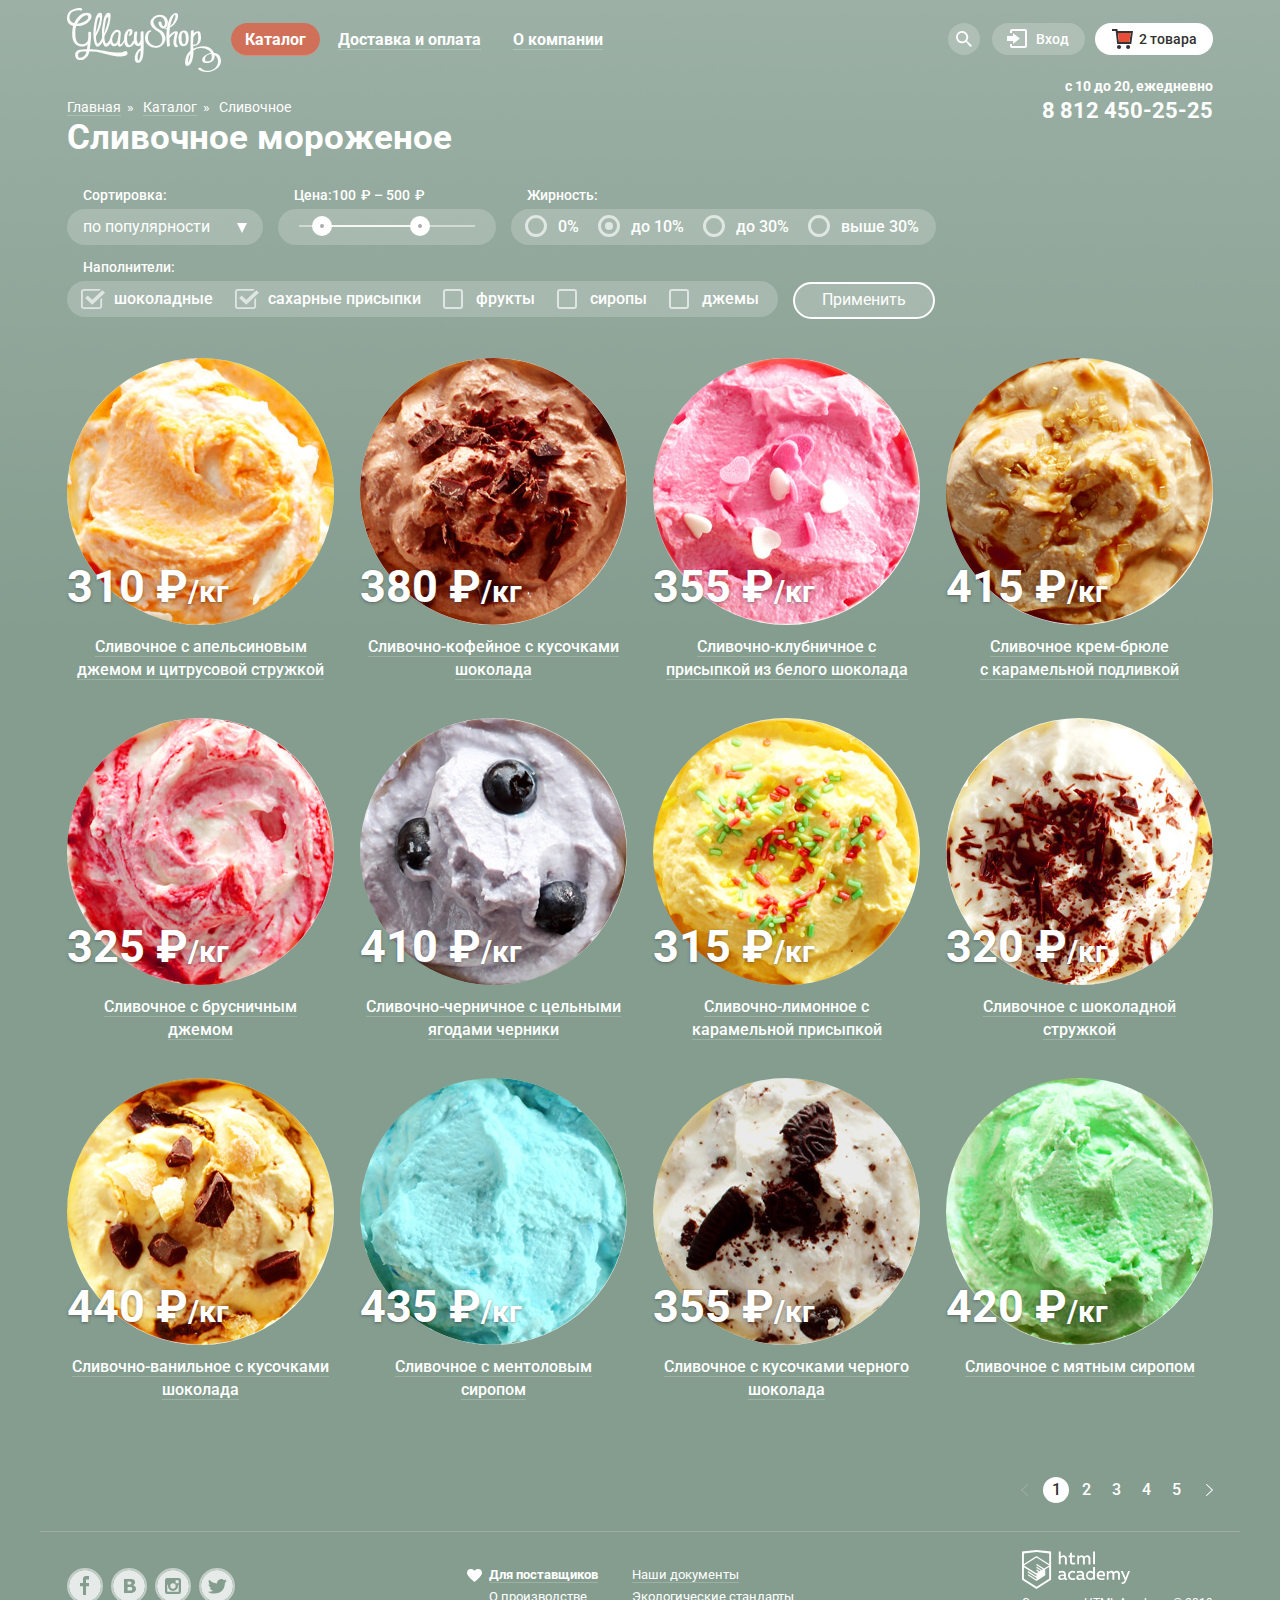
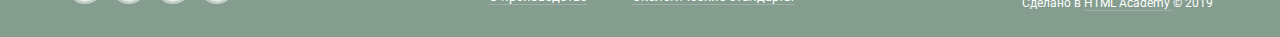
==== commit 63f9669b: "fix" ====
--- a/catalog.html
+++ b/catalog.html
@@ -60,7 +60,7 @@
                       <input class="input input-login" type="email" name="email" placeholder="email@example.com">
                     </div>
                     <div class="login-block password">
-                      <input class="input input-login" type="password" name="password" placeholder="......">
+                      <input class="input input-login" type="password" name="password" placeholder="······">
                     </div>
                     <div class="login-button-wrapper">
                       <button type="submit" class="button login-button">Войти</button>
@@ -80,9 +80,7 @@
                 <a class="tool-button button-cart cart-with-item" href="#"><svg class="icon icon-cart" width="21" height="20" fill="none" xmlns="http://www.w3.org/2000/svg"><path d="M7.034 20a2.008 2.008 0 002.015-2c0-1.105-.902-2-2.015-2a2.008 2.008 0 00-2.016 2c0 1.105.903 2 2.016 2zM16.103 20a2.008 2.008 0 002.015-2c0-1.105-.902-2-2.015-2a2.008 2.008 0 00-2.016 2c0 1.105.903 2 2.016 2zM5.703 2l-.241-2H0v2h3.668l1.511 13h14.108L21 2H5.703zm11.8 11H6.973L5.965 4h12.727l-1.189 9z" fill="#343434"/><path d="M5.935 4.03L6.973 13h10.53l1.19-8.97H5.934z" fill="#E84D37"/></svg>2 товара</a>
                 <div class="cart-tooltip">
                   <div class="cart-product-wrapper">
-                    <div class="button-container">
-                      <button class="button-delete-product" type="button"></button>
-                    </div>
+                    <button class="button-delete-product" type="button"></button>
                     <a href="#">
                       <img src="img/cart-product-1.jpg" width="33" height="33" alt="Товар в карзине-Пломбир с апельсиновым джемом">
                     </a>
@@ -91,9 +89,7 @@
                     <p class="cart-product-price">300 руб.</p>
                   </div>
                   <div class="cart-product-wrapper">
-                    <div class="button-container">
-                      <button class="button-delete-product" type="button"></button>
-                    </div>
+                    <button class="button-delete-product" type="button"></button>
                     <a href="#">
                       <img src="img/cart-product-2.jpg" width="33" height="33" alt="Товар в карзине-Клубничный пломбир с присыпкой из белого шоколада">
                     </a>
--- a/css/style.css
+++ b/css/style.css
@@ -333,14 +333,15 @@
   margin-bottom: 17px;
 }
 
-.button-container {
+.button-delete-product {
   position: relative;
-}
-
-.button-delete-product {
   background-color: transparent;
   cursor: pointer;
   border: none;
+  height: 15px;
+  width: 15px;
+  padding: 0;
+  margin-top: 9px;
 }
 
 .button-delete-product::before {
@@ -349,7 +350,7 @@
   height: 11px;
   width: 11px;
   left: 0;
-  top: 12px;
+  top: 0px;
   background-image: url("../img/delete-button.svg");
   background-repeat: no-repeat;
   background-size: 11px 11px;
@@ -360,6 +361,9 @@
   width: 33px;
   height: 33px;
   border-radius: 50%;
+}
+
+.cart-product-wrapper a {
   margin-left: 9px;
 }
 
@@ -447,7 +451,7 @@
   border-radius: 4px;
   border: 1px solid var(--input-border);
   background-color: var(--basic-white);
-  color: var(--basic-gray);
+  color: var(--basic-black);
   box-sizing: border-box;
   font-size: 14px;
   line-height: 16px;
@@ -456,6 +460,7 @@
 
 .input::placeholder {
   font-weight: 400;
+  color: var(--basic-gray);
 }
 
 .input:focus {
@@ -829,7 +834,7 @@
   background-color: var(--advantage);
   border-radius: 16px;
   padding: 24px 22px 16px 20px;
-  margin: 6px 0 40px;
+  margin: 8px 0 40px;
 }
 
 .advantage-list {
@@ -959,7 +964,6 @@
 
 .mailing-input {
   width: 368px;
-  font-weight: normal;
   font-size: 16px;
   line-height: 24px;
   padding: 9px 8px 9px 12px;
@@ -1114,7 +1118,6 @@
   width: 267px;
   box-sizing: border-box;
   margin-bottom: 20px;
-  font-weight: normal;
   font-size: 16px;
   line-height: 20px;
 }
@@ -1470,7 +1473,7 @@
 }
 
 .max-price {
-  margin-left: -8px;
+  margin-left: -2px;
 }
 
 .price-legend label {
@@ -1588,19 +1591,31 @@
 .filter-input-checkbox + label:hover::before,
 .filter-input-radio + label:hover::before {
   border-color: var(--basic-white);
+  cursor: default;
 }
 
 .filter-input-checkbox + label:hover::after,
 .filter-input-radio + label:hover::after {
   opacity: 1;
-}
-
-.filter-input-checkbox:disabled + label::before,
+  cursor: default;
+}
+
 .filter-input-radio:disabled + label::before,
-.filter-input-checkbox:disabled + label::after,
+.filter-input-checkbox:disabled + label::before {
+  border-color: var(--hover-slider);
+  cursor: default;
+}
+
 .filter-input-radio:disabled + label::after {
-  border-color: var(--hover-slider);
-}
+  background-color: var(--hover-slider);
+  cursor: default;
+}
+
+.filter-input-checkbox:disabled + label::after {
+  opacity: .4;
+  cursor: default;
+}
+
 
 .filter-button {
   color: var(--basic-white);
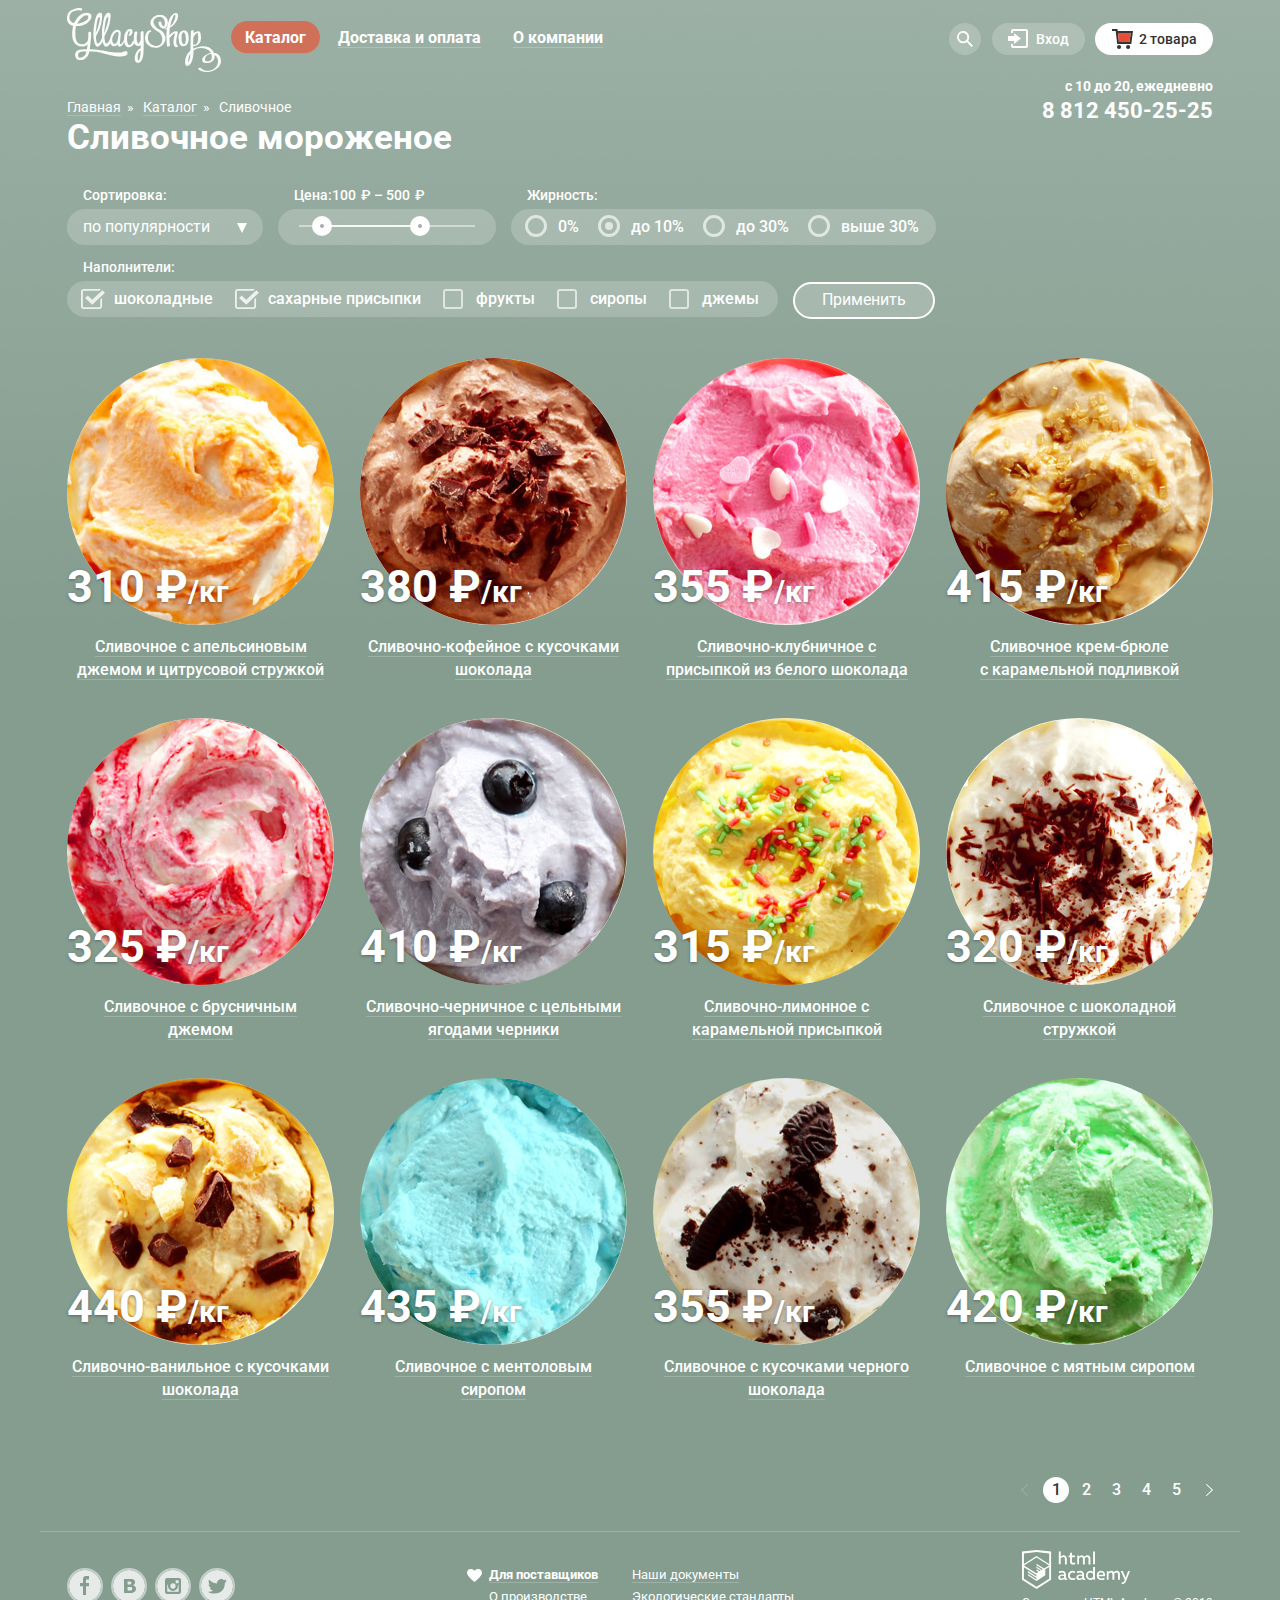
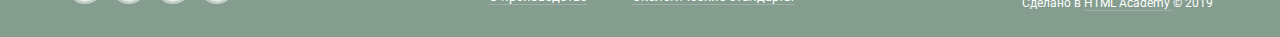
==== commit 395be1fc: "Доступная разметка главной страницы" ====
--- a/catalog.html
+++ b/catalog.html
@@ -11,10 +11,10 @@
     <div class="site-wrapper site-wrapper-catalog">
       <header class="main-header">
         <div class="header-container">
+          <a class="logo" href="index.html">
+            <img src="img/logo.svg" width="154" height="64" alt="Лого Глайси Шоп">
+          </a>
           <nav class="main-nav">
-            <a class="logo" href="index.html">
-              <img src="img/logo.svg" width="154" height="64" alt="Лого Глайси Шоп">
-            </a>
             <ul class="nav-list">
               <li class="nav-item nav-catalog">
                 <a class="nav-button nav-catalog-link catalog-link-current" href="#">Каталог</a>
--- a/css/style.css
+++ b/css/style.css
@@ -94,6 +94,8 @@
 }
 
 .header-container {
+  display: flex;
+  flex-wrap: wrap;
   width: 1146px;
   margin: 0 auto;
   padding: 0 27px;
@@ -129,6 +131,7 @@
 
 .main-nav {
   display: flex;
+  width: 86%;
 }
 
 .logo {
@@ -147,7 +150,7 @@
   display: flex;
   flex-wrap: wrap;
   margin: 0 0 0 24px;
-  padding: 23px 0 0;
+  padding: 21px 0 0;
 }
 
 .catalog-link-current {
@@ -191,7 +194,10 @@
 }
 
 
-.submenu-list:focus-within {
+.submenu-list:focus-within,
+.search-tooltip:focus-within,
+.login-tooltip:focus-within,
+.cart-tooltip:focus-within {
   opacity: 1;
   pointer-events: auto;
 }
@@ -261,7 +267,7 @@
 .tool-list {
   display: flex;
   justify-content: flex-end;
-  margin: 0 0 0 auto;
+  margin: 0 -6px 0 auto;
   padding: 23px 0 0;
 }
 
@@ -277,7 +283,7 @@
   display: flex;
   justify-content: center;
   align-items: center;
-  margin: 0 0 10px 12px;
+  margin: 0 0 10px 11px;
 }
 
 .button-search {
@@ -555,6 +561,7 @@
 }
 
 .info {
+  margin-left: auto;
   display: block;
   text-align: right;
 }
@@ -1589,15 +1596,17 @@
 }
 
 .filter-input-checkbox + label:hover::before,
-.filter-input-radio + label:hover::before {
+.filter-input-radio + label:hover::before,
+.filter-input-checkbox + label:hover::after,
+.filter-input-radio + label:hover::after,
+.filter-input-checkbox:focus + label,
+.filter-input-radio:focus + label,
+.filter-input-radio:focus + label::before,
+.filter-input-radio:focus + label::after,
+.filter-input-checkbox:focus + label::before,
+.filter-input-checkbox:focus + label::after {
   border-color: var(--basic-white);
-  cursor: default;
-}
-
-.filter-input-checkbox + label:hover::after,
-.filter-input-radio + label:hover::after {
   opacity: 1;
-  cursor: default;
 }
 
 .filter-input-radio:disabled + label::before,
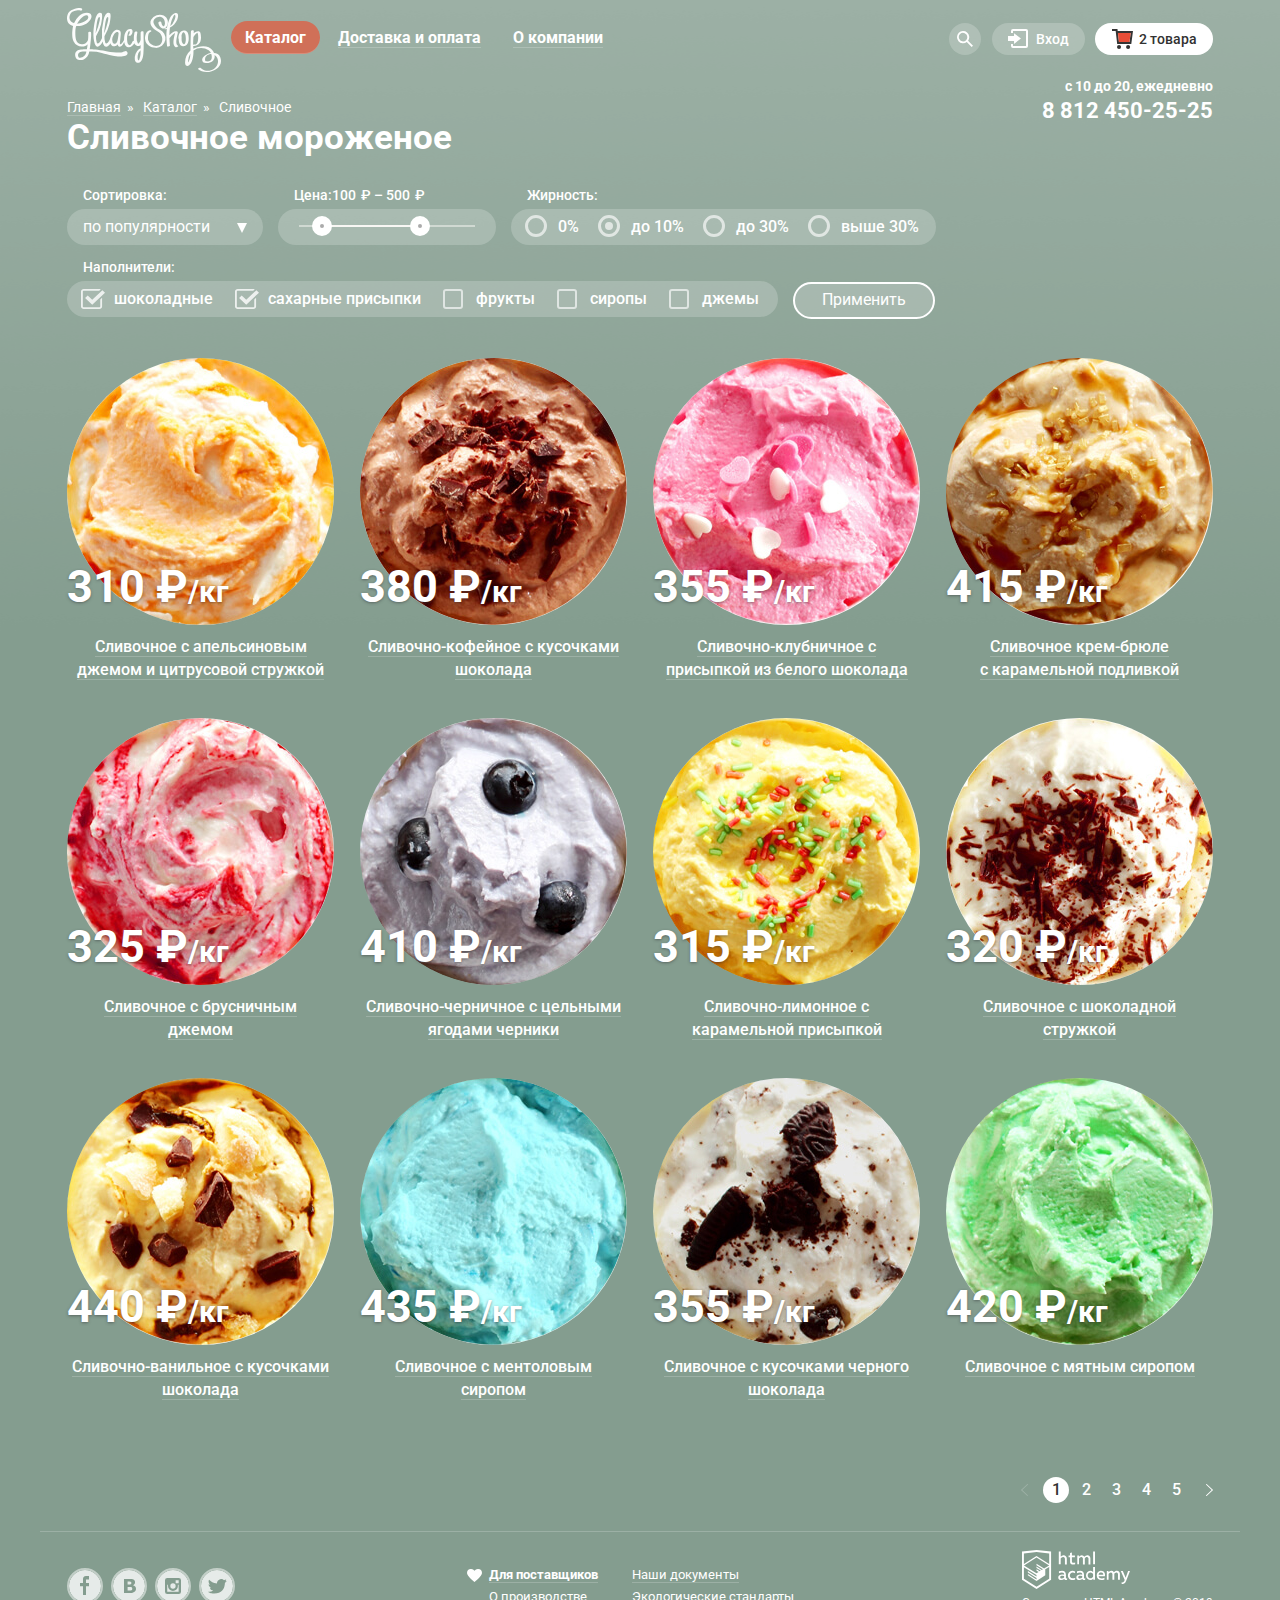
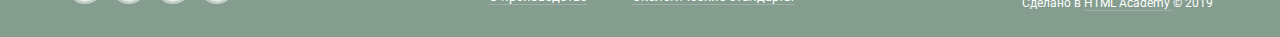
==== commit 8d0937cb: "fix" ====
--- a/catalog.html
+++ b/catalog.html
@@ -45,22 +45,25 @@
             </ul>
             <ul class="tool-list">
               <li class="tool-item search-tool">
-                <a class="tool-button button-search" href="#"><svg class="icon icon-search" width="16" height="16" fill="none" xmlns="http://www.w3.org/2000/svg"><path d="M16 14.665l-4.921-4.932a6.144 6.144 0 00-.994-8.273 6.113 6.113 0 00-8.307.352 6.141 6.141 0 00-.293 8.328 6.11 6.11 0 008.262.937L14.659 16 16 14.665zm-9.918-4.288a4.245 4.245 0 01-3.928-2.63 4.269 4.269 0 01.922-4.643 4.248 4.248 0 014.632-.923 4.253 4.253 0 012.624 3.936 4.274 4.274 0 01-1.247 3.01 4.256 4.256 0 01-3.003 1.25z" fill="#fff"/></svg></a>
+                <a class="tool-button button-search" href="#" aria-label="Показать форму поиска"><svg focusable="false" aria-hidden="true" class="icon icon-search" width="16" height="16" fill="none" xmlns="http://www.w3.org/2000/svg"><path d="M16 14.665l-4.921-4.932a6.144 6.144 0 00-.994-8.273 6.113 6.113 0 00-8.307.352 6.141 6.141 0 00-.293 8.328 6.11 6.11 0 008.262.937L14.659 16 16 14.665zm-9.918-4.288a4.245 4.245 0 01-3.928-2.63 4.269 4.269 0 01.922-4.643 4.248 4.248 0 014.632-.923 4.253 4.253 0 012.624 3.936 4.274 4.274 0 01-1.247 3.01 4.256 4.256 0 01-3.003 1.25z" fill="#fff"/></svg></a>
                 <div class="search-tooltip">
-                  <form action="https://echo.htmlacademy.ru/">
-                    <input class="input input-search" type="search" name="search" placeholder="Крем-брюле">
+                  <form action="https://echo.htmlacademy.ru/" method="get">
+                    <label class="visually-hidden" for="user-search">Поле поиска</label>
+                    <input class="input input-search" id="user-search" type="search" name="search" placeholder="Крем-брюле">
                   </form>
                 </div>
               </li>
               <li class="tool-item login-tool">
-                <a class="tool-button button-login" href="#"><svg class="icon icon-login" width="20" height="19" fill="none" xmlns="http://www.w3.org/2000/svg"><path d="M6.04 14.88l6.92-5.38-6.92-5.37v2.91H0v4.92h6.04v2.92z" fill="#fff"/><path d="M18 0H5a2 2 0 00-2 2v2h2V2h13v15H5v-2H3v2a2 2 0 002 2h13a2 2 0 002-2V2a2 2 0 00-2-2z" fill="#fff"/></svg>Вход</a>
+                <a class="tool-button button-login" href="#"><svg focusable="false" aria-hidden="true" class="icon icon-login" width="20" height="19" fill="none" xmlns="http://www.w3.org/2000/svg"><path d="M6.04 14.88l6.92-5.38-6.92-5.37v2.91H0v4.92h6.04v2.92z" fill="#fff"/><path d="M18 0H5a2 2 0 00-2 2v2h2V2h13v15H5v-2H3v2a2 2 0 002 2h13a2 2 0 002-2V2a2 2 0 00-2-2z" fill="#fff"/></svg>Вход</a>
                 <div class="login-tooltip">
-                  <form action="https://echo.htmlacademy.ru/">
+                  <form action="https://echo.htmlacademy.ru/" method="post">
                     <div class="login-block user-mail">
-                      <input class="input input-login" type="email" name="email" placeholder="email@example.com">
+                      <label class="visually-hidden" for="user-login">Поле для ввода почты</label>
+                      <input class="input input-login" id="user-login" type="email" name="email" placeholder="email@example.com">
                     </div>
                     <div class="login-block password">
-                      <input class="input input-login" type="password" name="password" placeholder="······">
+                      <label class="visually-hidden" for="user-password">Поле для ввода пароля</label>
+                      <input class="input input-login" id="user-password" type="password" name="password" placeholder="······">
                     </div>
                     <div class="login-button-wrapper">
                       <button type="submit" class="button login-button">Войти</button>
@@ -77,12 +80,12 @@
                 </div>
               </li>
               <li class="tool-item cart-tool">
-                <a class="tool-button button-cart cart-with-item" href="#"><svg class="icon icon-cart" width="21" height="20" fill="none" xmlns="http://www.w3.org/2000/svg"><path d="M7.034 20a2.008 2.008 0 002.015-2c0-1.105-.902-2-2.015-2a2.008 2.008 0 00-2.016 2c0 1.105.903 2 2.016 2zM16.103 20a2.008 2.008 0 002.015-2c0-1.105-.902-2-2.015-2a2.008 2.008 0 00-2.016 2c0 1.105.903 2 2.016 2zM5.703 2l-.241-2H0v2h3.668l1.511 13h14.108L21 2H5.703zm11.8 11H6.973L5.965 4h12.727l-1.189 9z" fill="#343434"/><path d="M5.935 4.03L6.973 13h10.53l1.19-8.97H5.934z" fill="#E84D37"/></svg>2 товара</a>
+                <a aria-label="Открыть корзину" class="tool-button button-cart cart-with-item" href="#"><svg focusable="false" aria-hidden="true" class="icon icon-cart" width="21" height="20" fill="none" xmlns="http://www.w3.org/2000/svg"><path d="M7.034 20a2.008 2.008 0 002.015-2c0-1.105-.902-2-2.015-2a2.008 2.008 0 00-2.016 2c0 1.105.903 2 2.016 2zM16.103 20a2.008 2.008 0 002.015-2c0-1.105-.902-2-2.015-2a2.008 2.008 0 00-2.016 2c0 1.105.903 2 2.016 2zM5.703 2l-.241-2H0v2h3.668l1.511 13h14.108L21 2H5.703zm11.8 11H6.973L5.965 4h12.727l-1.189 9z" fill="#343434"/><path d="M5.935 4.03L6.973 13h10.53l1.19-8.97H5.934z" fill="#E84D37"/></svg>2 товара</a>
                 <div class="cart-tooltip">
                   <div class="cart-product-wrapper">
                     <button class="button-delete-product" type="button"></button>
                     <a href="#">
-                      <img src="img/cart-product-1.jpg" width="33" height="33" alt="Товар в карзине-Пломбир с апельсиновым джемом">
+                      <img src="img/cart-product-1.jpg" width="33" height="33" alt="Пломбир с апельсиновым джемом">
                     </a>
                     <p class="cart-product-title">Пломбир с апельсиновым джемом</p>
                     <p class="cart-product-proportion">1,5 кг х <span>200 руб.</span></p>
@@ -91,7 +94,7 @@
                   <div class="cart-product-wrapper">
                     <button class="button-delete-product" type="button"></button>
                     <a href="#">
-                      <img src="img/cart-product-2.jpg" width="33" height="33" alt="Товар в карзине-Клубничный пломбир с присыпкой из белого шоколада">
+                      <img src="img/cart-product-2.jpg" width="33" height="33" alt="Клубничный пломбир с присыпкой из белого шоколада">
                     </a>
                     <p class="cart-product-title">Клубничный пломбир с присыпкой из белого шоколада</p>
                     <p class="cart-product-proportion">1,5 кг х <span>300 руб.</span></p>
@@ -343,16 +346,16 @@
           <section class="footer-social">
             <ul class="social-list">
               <li class="social-item">
-                <a href="#"><svg class="icon-social" width="32" height="32" fill="none" xmlns="http://www.w3.org/2000/svg"><path d="M16 0a16 16 0 100 32 16 16 0 000-32zm4.06 9.45H17v3.45h3v3.44h-3V25h-3v-8.66h-3V12.9h3V9.45A3.25 3.25 0 0117 6h3v3.45h.06z" fill="#fff"/></svg></a>
+                <a href="#"><span class="visually-hidden">Фейсбук</span><svg focusable="false" aria-hidden="true" class="icon-social" width="32" height="32" fill="none" xmlns="http://www.w3.org/2000/svg"><path d="M16 0a16 16 0 100 32 16 16 0 000-32zm4.06 9.45H17v3.45h3v3.44h-3V25h-3v-8.66h-3V12.9h3V9.45A3.25 3.25 0 0117 6h3v3.45h.06z" fill="#fff"/></svg></a>
               </li>
               <li class="social-item">
-                <a href="#"><svg class="icon-social" width="32" height="32" fill="none" xmlns="http://www.w3.org/2000/svg"><path d="M16.64 14.49c.325 0 .648-.06.95-.18a1.2 1.2 0 00.64-.56 2 2 0 00.15-.8 1.55 1.55 0 00-.18-.7 1.05 1.05 0 00-.61-.51 3 3 0 00-1-.17h-2v3h.57c.59-.05 1.08-.06 1.48-.08zM18.12 17.08A4.851 4.851 0 0017 17h-2.39v3.5h2.45a3.23 3.23 0 001.21-.25c.321-.11.593-.33.77-.62a1.9 1.9 0 00.22-.9 1.76 1.76 0 00-.26-1 1.6 1.6 0 00-.88-.65z" fill="#fff"/><path d="M16 0a16 16 0 100 32 16 16 0 000-32zm6.6 20.53a3.7 3.7 0 01-1.12 1.33 5.17 5.17 0 01-1.83.88 9.76 9.76 0 01-2.51.27H11V9h5.45a20.61 20.61 0 012.48.11 5.25 5.25 0 011.56.5 2.75 2.75 0 011.19 1.09c.265.473.4 1.008.39 1.55a3.08 3.08 0 01-.54 1.8 3.46 3.46 0 01-1.53 1.2v.07a4 4 0 012.18 1.13 3.2 3.2 0 01.8 2.26 3.841 3.841 0 01-.38 1.82z" fill="#fff"/></svg></a>
+                <a href="#"><span class="visually-hidden">ВКонтакте</span><svg focusable="false" aria-hidden="true" class="icon-social" width="32" height="32" fill="none" xmlns="http://www.w3.org/2000/svg"><path d="M16.64 14.49c.325 0 .648-.06.95-.18a1.2 1.2 0 00.64-.56 2 2 0 00.15-.8 1.55 1.55 0 00-.18-.7 1.05 1.05 0 00-.61-.51 3 3 0 00-1-.17h-2v3h.57c.59-.05 1.08-.06 1.48-.08zM18.12 17.08A4.851 4.851 0 0017 17h-2.39v3.5h2.45a3.23 3.23 0 001.21-.25c.321-.11.593-.33.77-.62a1.9 1.9 0 00.22-.9 1.76 1.76 0 00-.26-1 1.6 1.6 0 00-.88-.65z" fill="#fff"/><path d="M16 0a16 16 0 100 32 16 16 0 000-32zm6.6 20.53a3.7 3.7 0 01-1.12 1.33 5.17 5.17 0 01-1.83.88 9.76 9.76 0 01-2.51.27H11V9h5.45a20.61 20.61 0 012.48.11 5.25 5.25 0 011.56.5 2.75 2.75 0 011.19 1.09c.265.473.4 1.008.39 1.55a3.08 3.08 0 01-.54 1.8 3.46 3.46 0 01-1.53 1.2v.07a4 4 0 012.18 1.13 3.2 3.2 0 01.8 2.26 3.841 3.841 0 01-.38 1.82z" fill="#fff"/></svg></a>
               </li>
               <li class="social-item">
-                <a href="#"><svg class="icon-social" width="32" height="32" fill="none" xmlns="http://www.w3.org/2000/svg"><g fill="#fff"><path d="M20.92 16A4.96 4.96 0 1111 16c.001-.384.048-.767.14-1.14h-.9v6.84h11.4v-6.84h-.9c.1.373.161.755.18 1.14z"/><path d="M16 18.66A2.66 2.66 0 1013.32 16 2.67 2.67 0 0016 18.66zM21.68 10.3h-3.04v3.04h3.04V10.3z"/><path d="M16 0a16 16 0 100 32 16 16 0 000-32zm8 21.7a2.28 2.28 0 01-2.32 2.3h-11.4A2.29 2.29 0 018 21.7V10.3A2.29 2.29 0 0110.28 8h11.39A2.29 2.29 0 0124 10.3v11.4z"/></g></svg></a>
+                <a href="#"><span class="visually-hidden">Инстаграм</span><svg focusable="false" aria-hidden="true" class="icon-social" width="32" height="32" fill="none" xmlns="http://www.w3.org/2000/svg"><g fill="#fff"><path d="M20.92 16A4.96 4.96 0 1111 16c.001-.384.048-.767.14-1.14h-.9v6.84h11.4v-6.84h-.9c.1.373.161.755.18 1.14z"/><path d="M16 18.66A2.66 2.66 0 1013.32 16 2.67 2.67 0 0016 18.66zM21.68 10.3h-3.04v3.04h3.04V10.3z"/><path d="M16 0a16 16 0 100 32 16 16 0 000-32zm8 21.7a2.28 2.28 0 01-2.32 2.3h-11.4A2.29 2.29 0 018 21.7V10.3A2.29 2.29 0 0110.28 8h11.39A2.29 2.29 0 0124 10.3v11.4z"/></g></svg></a>
               </li>
               <li class="social-item">
-                <a href="#"><svg class="icon-social" width="32" height="32" fill="none" xmlns="http://www.w3.org/2000/svg"><path d="M16 0a16 16 0 100 32 16 16 0 000-32zm7.94 12.81c-.25 6.52-3.46 10.83-11 10.7h-.48c-.45 0-4.55-.44-5.35-1.82a7.32 7.32 0 005.12-1.14c-1.05-.29-2.92-.46-3.25-2.85a2.31 2.31 0 001.3.12C9 17 7.53 16.3 7.61 14.17c.418.32.935.482 1.46.46-.77-.23-2.15-3.24-1-4.78 2 1.79 4.07 3.48 7.8 3.64.23-2.21 1.24-3.7 3.17-4.32A3.61 3.61 0 0123 10.31c.74-.23 1.45-.47 2.19-.69a2.21 2.21 0 01-.93 1.71 1.77 1.77 0 001.42-.47 2.9 2.9 0 01-1.74 1.95z" fill="#fff"/></svg></a>
+                <a href="#"><span class="visually-hidden">Твитер</span><svg focusable="false" aria-hidden="true" class="icon-social" width="32" height="32" fill="none" xmlns="http://www.w3.org/2000/svg"><path d="M16 0a16 16 0 100 32 16 16 0 000-32zm7.94 12.81c-.25 6.52-3.46 10.83-11 10.7h-.48c-.45 0-4.55-.44-5.35-1.82a7.32 7.32 0 005.12-1.14c-1.05-.29-2.92-.46-3.25-2.85a2.31 2.31 0 001.3.12C9 17 7.53 16.3 7.61 14.17c.418.32.935.482 1.46.46-.77-.23-2.15-3.24-1-4.78 2 1.79 4.07 3.48 7.8 3.64.23-2.21 1.24-3.7 3.17-4.32A3.61 3.61 0 0123 10.31c.74-.23 1.45-.47 2.19-.69a2.21 2.21 0 01-.93 1.71 1.77 1.77 0 001.42-.47 2.9 2.9 0 01-1.74 1.95z" fill="#fff"/></svg></a>
               </li>
             </ul>
           </section>
--- a/css/style.css
+++ b/css/style.css
@@ -1390,6 +1390,7 @@
   -moz-appearance: none;
   appearance: none;
   cursor: pointer;
+  z-index: 2;
 }
 
 .sort-select-container:hover .sort-select,
@@ -1416,6 +1417,7 @@
   border-left: 5px solid transparent;
   border-right: 5px solid transparent;
   border-top: 10px solid var(--basic-white);
+  z-index: 1;
 }
 
 .range-filter {
